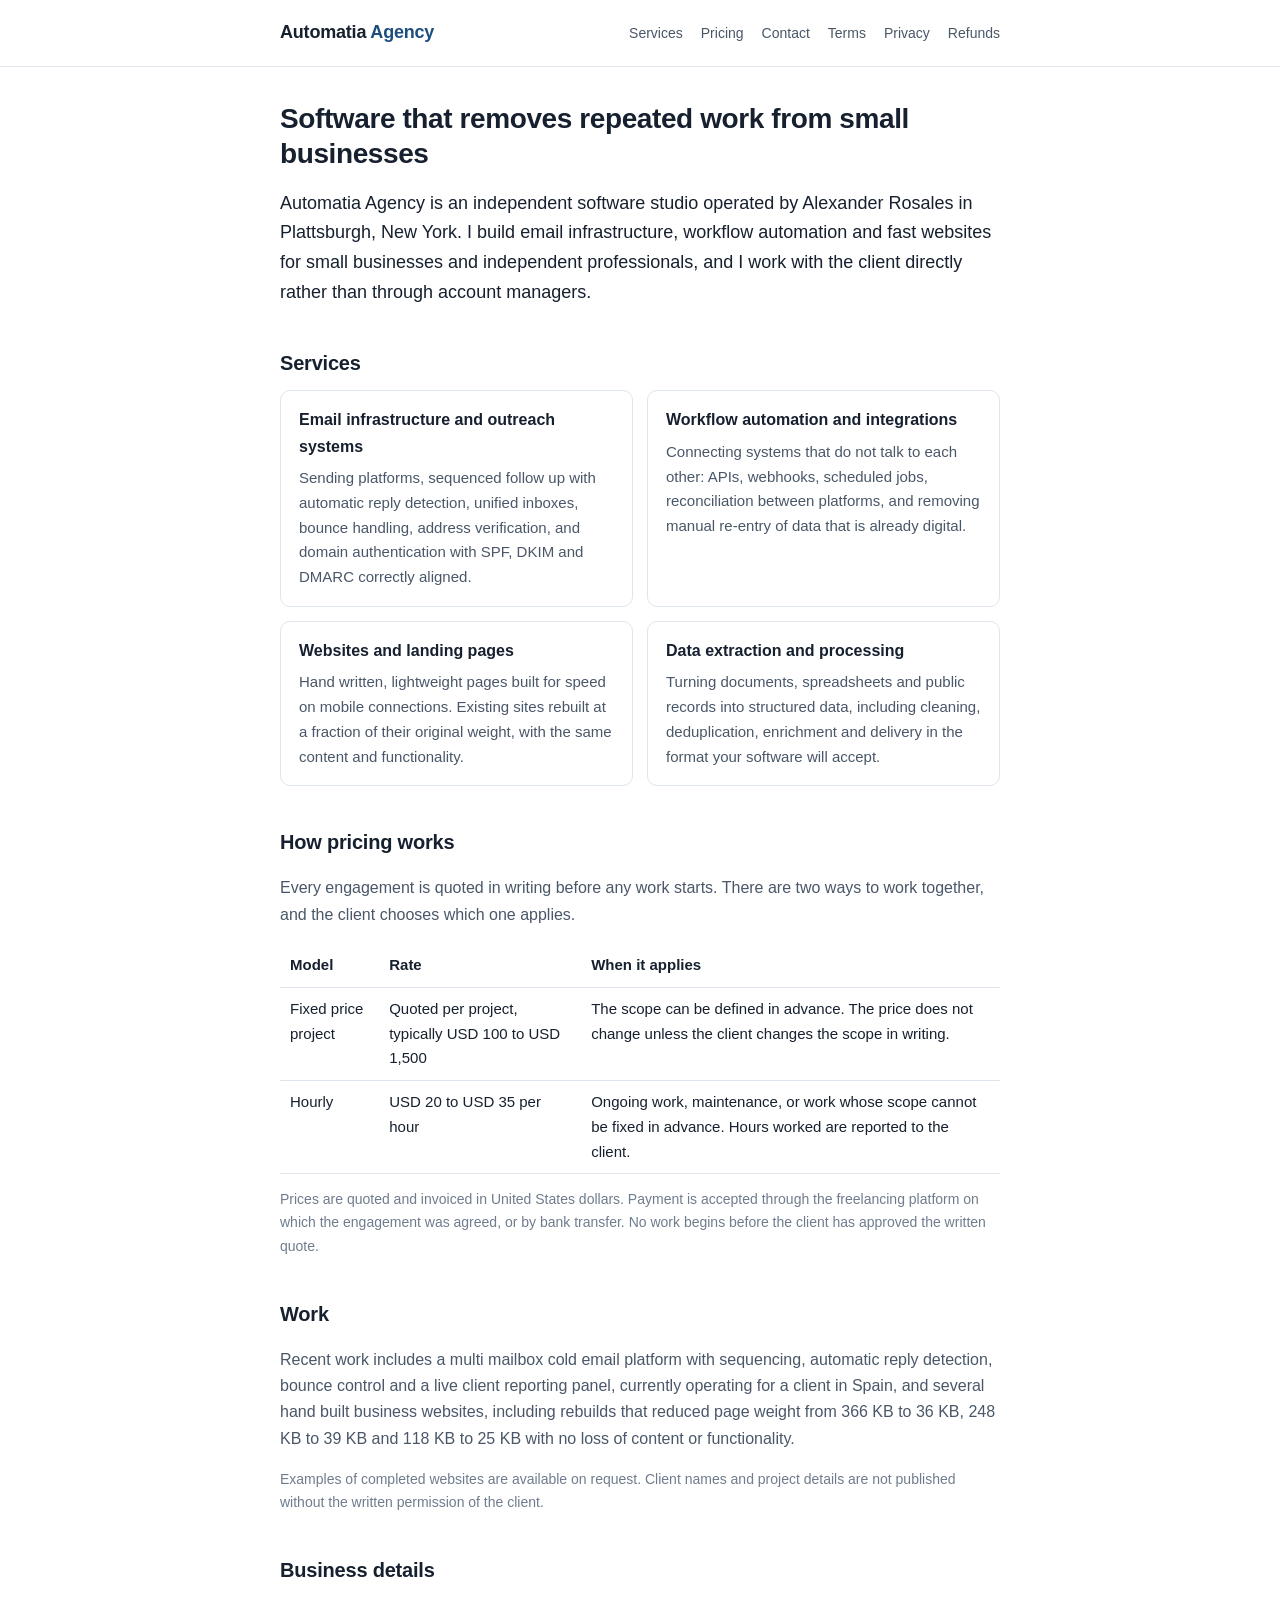
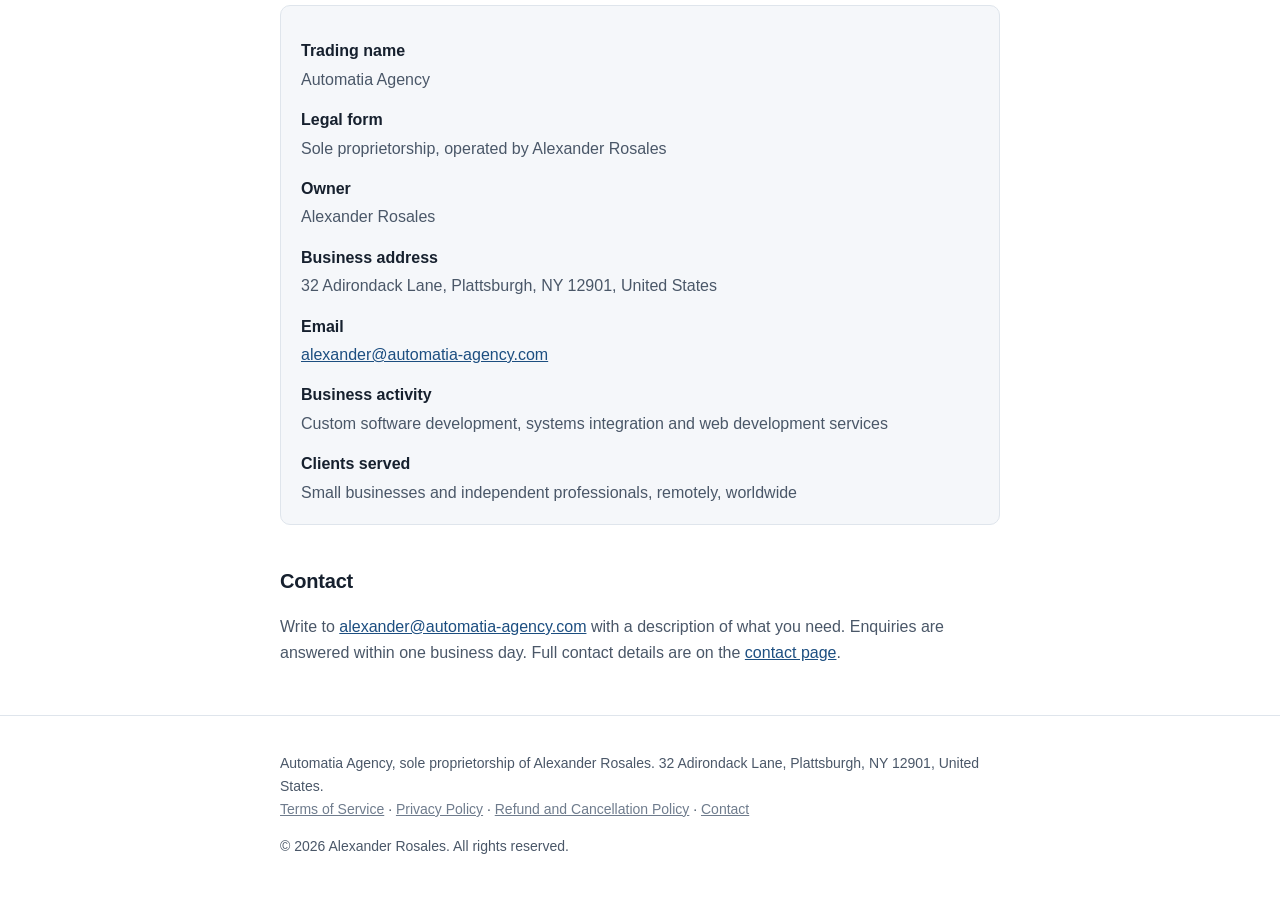
==== index.html @ 5f5cd9ad "Sitio de negocio de Automatia Agency Sitio estatico de cinco paginas para automatia-agency.com, tamb" ====
<!doctype html>
<html lang="en">
<head>
<meta charset="utf-8">
<meta name="viewport" content="width=device-width,initial-scale=1">
<title>Automatia Agency — Email infrastructure, automation and fast websites</title>
<meta name="description" content="Independent software studio run by Alexander Rosales in Plattsburgh, New York. Cold email infrastructure, workflow automation, data extraction and fast, lightweight websites for small businesses.">
<link rel="stylesheet" href="style.css">
</head>
<body>
<header><div class="wrap"><div class="bar">
  <a class="brand" href="/">Automatia<span>&nbsp;Agency</span></a>
  <nav>
    <a href="/#services">Services</a>
    <a href="/#pricing">Pricing</a>
    <a href="/contact.html">Contact</a>
    <a href="/terms.html">Terms</a>
    <a href="/privacy.html">Privacy</a>
    <a href="/refunds.html">Refunds</a>
  </nav>
</div></div></header>

<main class="wrap">

<h1>Software that removes repeated work from small businesses</h1>
<p class="lede">Automatia Agency is an independent software studio operated by Alexander Rosales in
Plattsburgh, New York. I build email infrastructure, workflow automation and fast websites for
small businesses and independent professionals, and I work with the client directly rather than
through account managers.</p>

<h2 id="services">Services</h2>
<div class="grid">
  <div class="svc">
    <h3>Email infrastructure and outreach systems</h3>
    <p>Sending platforms, sequenced follow up with automatic reply detection, unified inboxes,
    bounce handling, address verification, and domain authentication with SPF, DKIM and DMARC
    correctly aligned.</p>
  </div>
  <div class="svc">
    <h3>Workflow automation and integrations</h3>
    <p>Connecting systems that do not talk to each other: APIs, webhooks, scheduled jobs,
    reconciliation between platforms, and removing manual re-entry of data that is already
    digital.</p>
  </div>
  <div class="svc">
    <h3>Websites and landing pages</h3>
    <p>Hand written, lightweight pages built for speed on mobile connections. Existing sites
    rebuilt at a fraction of their original weight, with the same content and functionality.</p>
  </div>
  <div class="svc">
    <h3>Data extraction and processing</h3>
    <p>Turning documents, spreadsheets and public records into structured data, including
    cleaning, deduplication, enrichment and delivery in the format your software will accept.</p>
  </div>
</div>

<h2 id="pricing">How pricing works</h2>
<p>Every engagement is quoted in writing before any work starts. There are two ways to work
together, and the client chooses which one applies.</p>
<table>
  <tr><th>Model</th><th>Rate</th><th>When it applies</th></tr>
  <tr>
    <td>Fixed price project</td>
    <td>Quoted per project, typically USD 100 to USD 1,500</td>
    <td>The scope can be defined in advance. The price does not change unless the client changes
    the scope in writing.</td>
  </tr>
  <tr>
    <td>Hourly</td>
    <td>USD 20 to USD 35 per hour</td>
    <td>Ongoing work, maintenance, or work whose scope cannot be fixed in advance. Hours worked
    are reported to the client.</td>
  </tr>
</table>
<p class="small">Prices are quoted and invoiced in United States dollars. Payment is accepted
through the freelancing platform on which the engagement was agreed, or by bank transfer. No work
begins before the client has approved the written quote.</p>

<h2>Work</h2>
<p>Recent work includes a multi mailbox cold email platform with sequencing, automatic reply
detection, bounce control and a live client reporting panel, currently operating for a client in
Spain, and several hand built business websites, including rebuilds that reduced page weight from
366 KB to 36 KB, 248 KB to 39 KB and 118 KB to 25 KB with no loss of content or functionality.</p>
<p class="small">Examples of completed websites are available on request. Client names and project
details are not published without the written permission of the client.</p>

<h2 id="about">Business details</h2>
<div class="card">
<dl>
  <dt>Trading name</dt><dd>Automatia Agency</dd>
  <dt>Legal form</dt><dd>Sole proprietorship, operated by Alexander Rosales</dd>
  <dt>Owner</dt><dd>Alexander Rosales</dd>
  <dt>Business address</dt><dd>32 Adirondack Lane, Plattsburgh, NY 12901, United States</dd>
  <dt>Email</dt><dd><a href="mailto:alexander@automatia-agency.com">alexander@automatia-agency.com</a></dd>
  <dt>Business activity</dt><dd>Custom software development, systems integration and web
  development services</dd>
  <dt>Clients served</dt><dd>Small businesses and independent professionals, remotely, worldwide</dd>
</dl>
</div>

<h2>Contact</h2>
<p>Write to <a href="mailto:alexander@automatia-agency.com">alexander@automatia-agency.com</a> with
a description of what you need. Enquiries are answered within one business day. Full contact
details are on the <a href="/contact.html">contact page</a>.</p>

</main>

<footer><div class="wrap">
  <p>Automatia Agency, sole proprietorship of Alexander Rosales.
  32 Adirondack Lane, Plattsburgh, NY 12901, United States.<br>
  <a href="/terms.html">Terms of Service</a> &middot;
  <a href="/privacy.html">Privacy Policy</a> &middot;
  <a href="/refunds.html">Refund and Cancellation Policy</a> &middot;
  <a href="/contact.html">Contact</a></p>
  <p>&copy; 2026 Alexander Rosales. All rights reserved.</p>
</div></footer>
</body>
</html>
---- style.css ----
/* Ligero a proposito: sin fuentes externas, sin librerias, sin peticiones a
   terceros. La pagina de un negocio que vende webs rapidas tiene que serlo. */
:root{
  --ink:#16202e; --soft:#4a5768; --muted:#6f7c8d;
  --paper:#ffffff; --wash:#f5f7fa; --line:#dfe5ec; --accent:#1c4e80;
}
*{box-sizing:border-box}
body{margin:0;font:16px/1.65 -apple-system,BlinkMacSystemFont,"Segoe UI",Roboto,Helvetica,Arial,sans-serif;
  color:var(--ink);background:var(--paper);-webkit-text-size-adjust:100%}
.wrap{max-width:760px;margin:0 auto;padding:0 20px}
header{border-bottom:1px solid var(--line);background:var(--paper)}
.bar{display:flex;flex-wrap:wrap;gap:8px 22px;align-items:baseline;padding:18px 0}
.brand{font-weight:700;font-size:18px;letter-spacing:-.2px;color:var(--ink);text-decoration:none}
.brand span{color:var(--accent)}
nav{margin-left:auto;display:flex;flex-wrap:wrap;gap:18px}
nav a{color:var(--soft);text-decoration:none;font-size:14px}
nav a:hover,nav a:focus{color:var(--accent);text-decoration:underline}
h1{font-size:28px;line-height:1.25;letter-spacing:-.4px;margin:34px 0 10px}
h2{font-size:20px;letter-spacing:-.2px;margin:34px 0 10px;padding-top:6px}
h3{font-size:16px;margin:22px 0 6px}
p,li{color:var(--soft)}
.lede{font-size:18px;color:var(--ink)}
a{color:var(--accent)}
.card{background:var(--wash);border:1px solid var(--line);border-radius:10px;padding:18px 20px;margin:18px 0}
.grid{display:grid;gap:14px;grid-template-columns:1fr}
@media(min-width:640px){.grid{grid-template-columns:1fr 1fr}}
.svc{border:1px solid var(--line);border-radius:10px;padding:16px 18px}
.svc h3{margin-top:0}
.svc p{margin:0;font-size:15px}
dl{margin:0}
dt{font-weight:600;color:var(--ink);margin-top:14px}
dd{margin:2px 0 0;color:var(--soft)}
table{border-collapse:collapse;width:100%;font-size:15px;margin:14px 0}
th,td{text-align:left;padding:9px 10px;border-bottom:1px solid var(--line);vertical-align:top}
th{color:var(--ink)}
footer{border-top:1px solid var(--line);margin-top:48px;padding:22px 0 40px;font-size:14px;color:var(--muted)}
footer a{color:var(--muted)}
.small{font-size:14px;color:var(--muted)}
:focus-visible{outline:2px solid var(--accent);outline-offset:2px}
@media(prefers-color-scheme:dark){
  :root{--ink:#e8edf4;--soft:#b6c0cd;--muted:#8b97a6;--paper:#111823;
        --wash:#182231;--line:#2a3648;--accent:#7fb0e6}
}
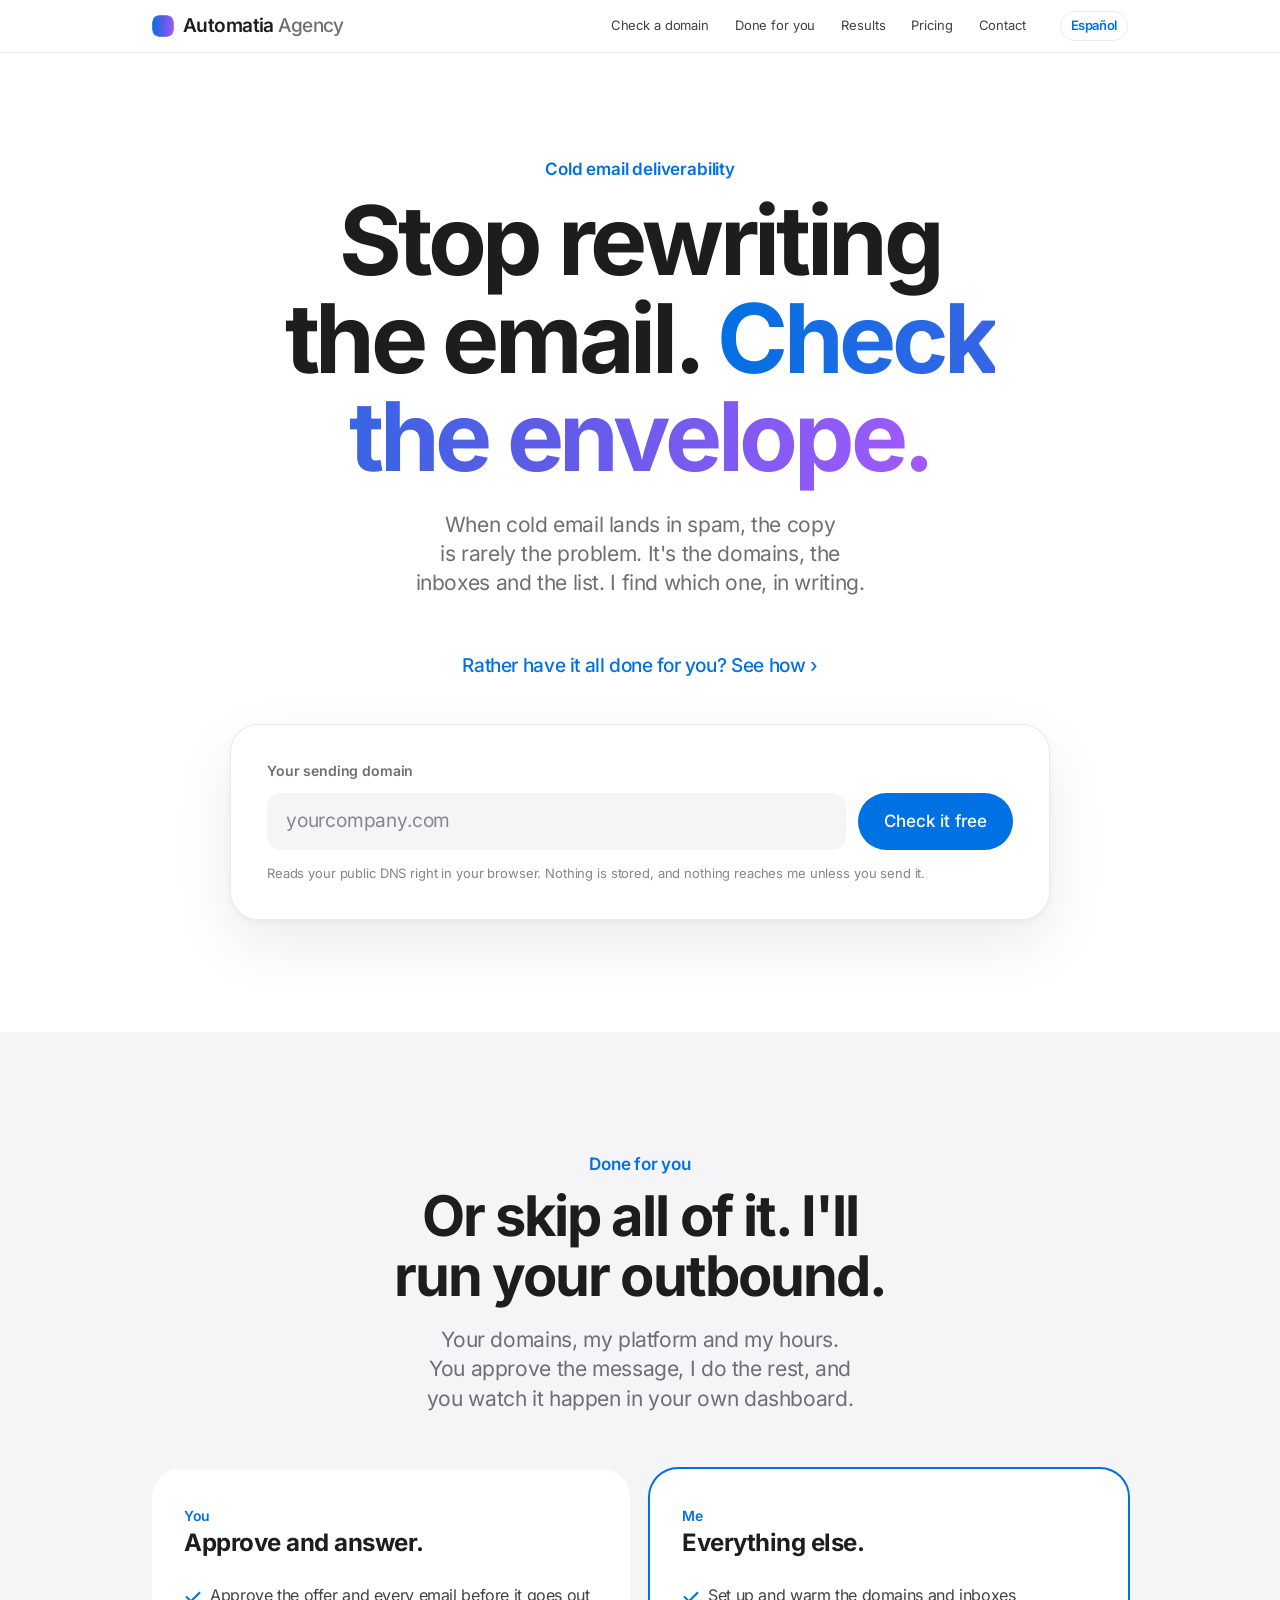
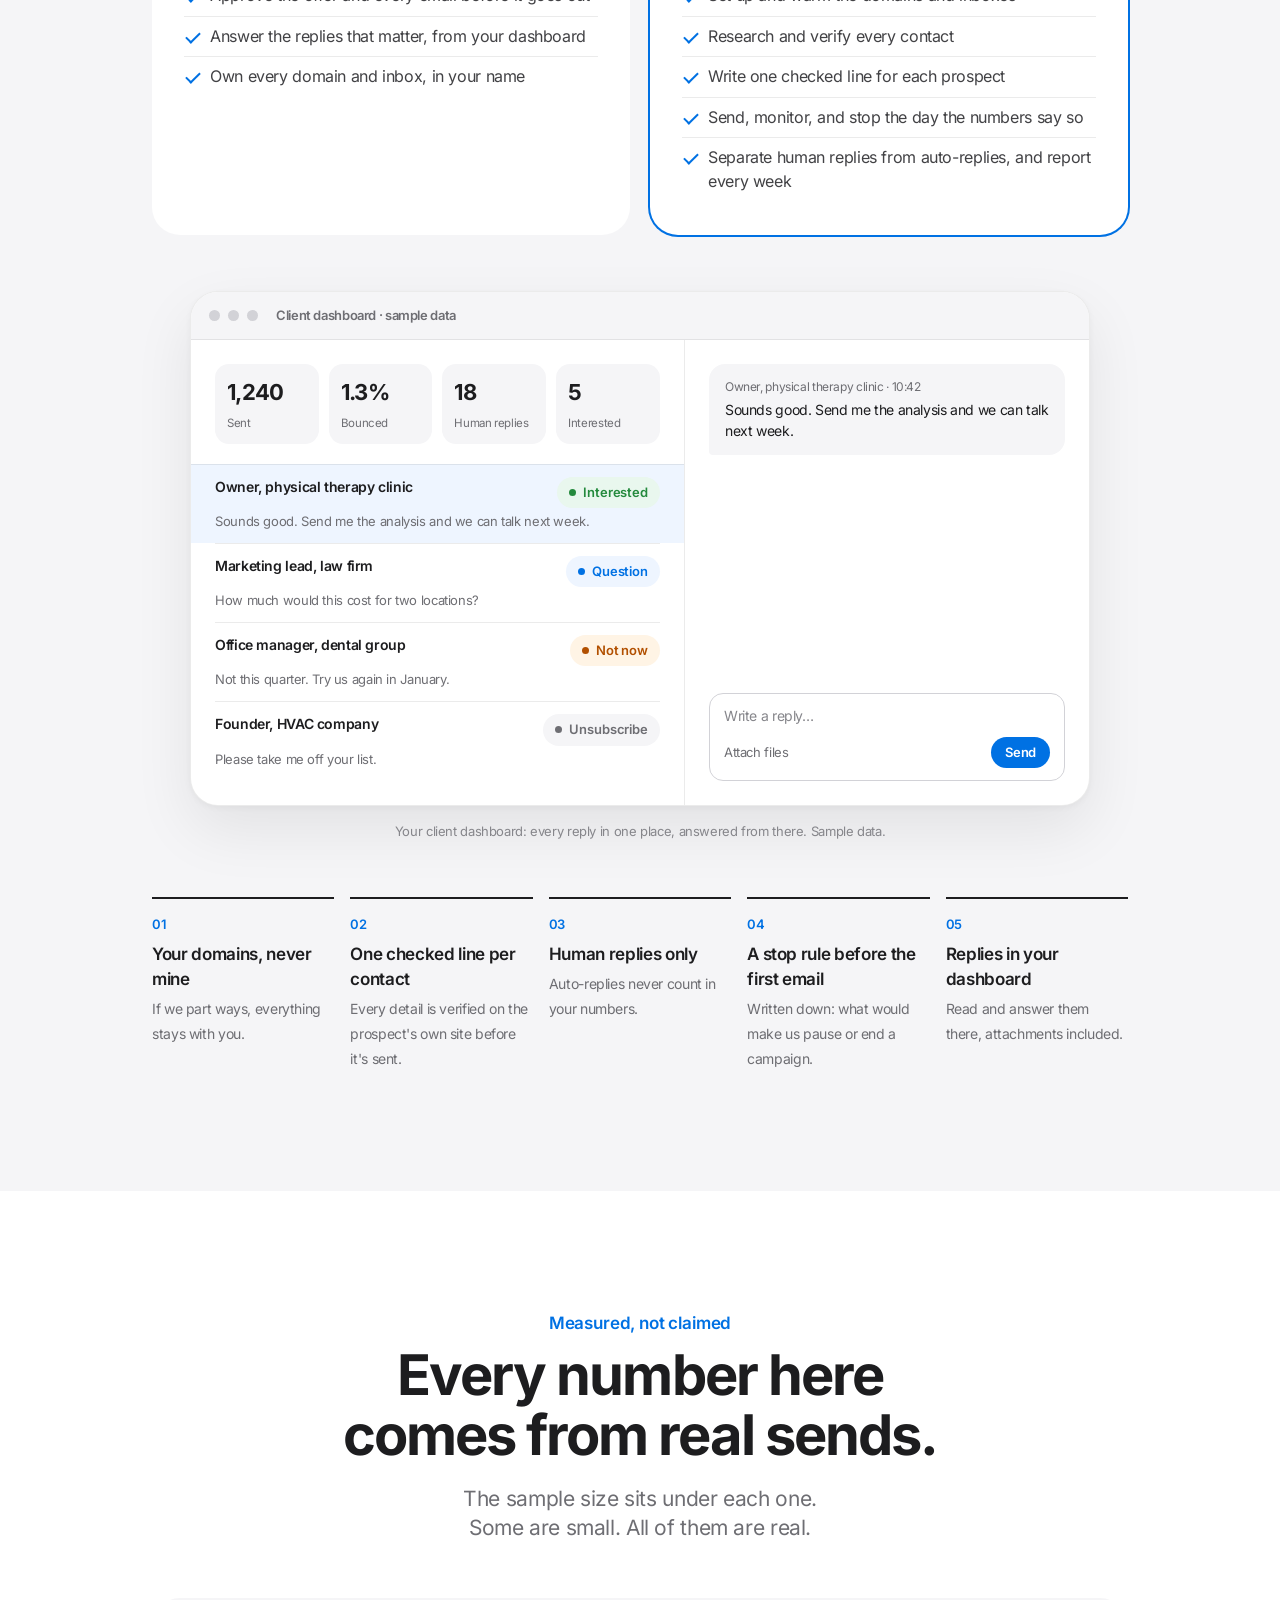
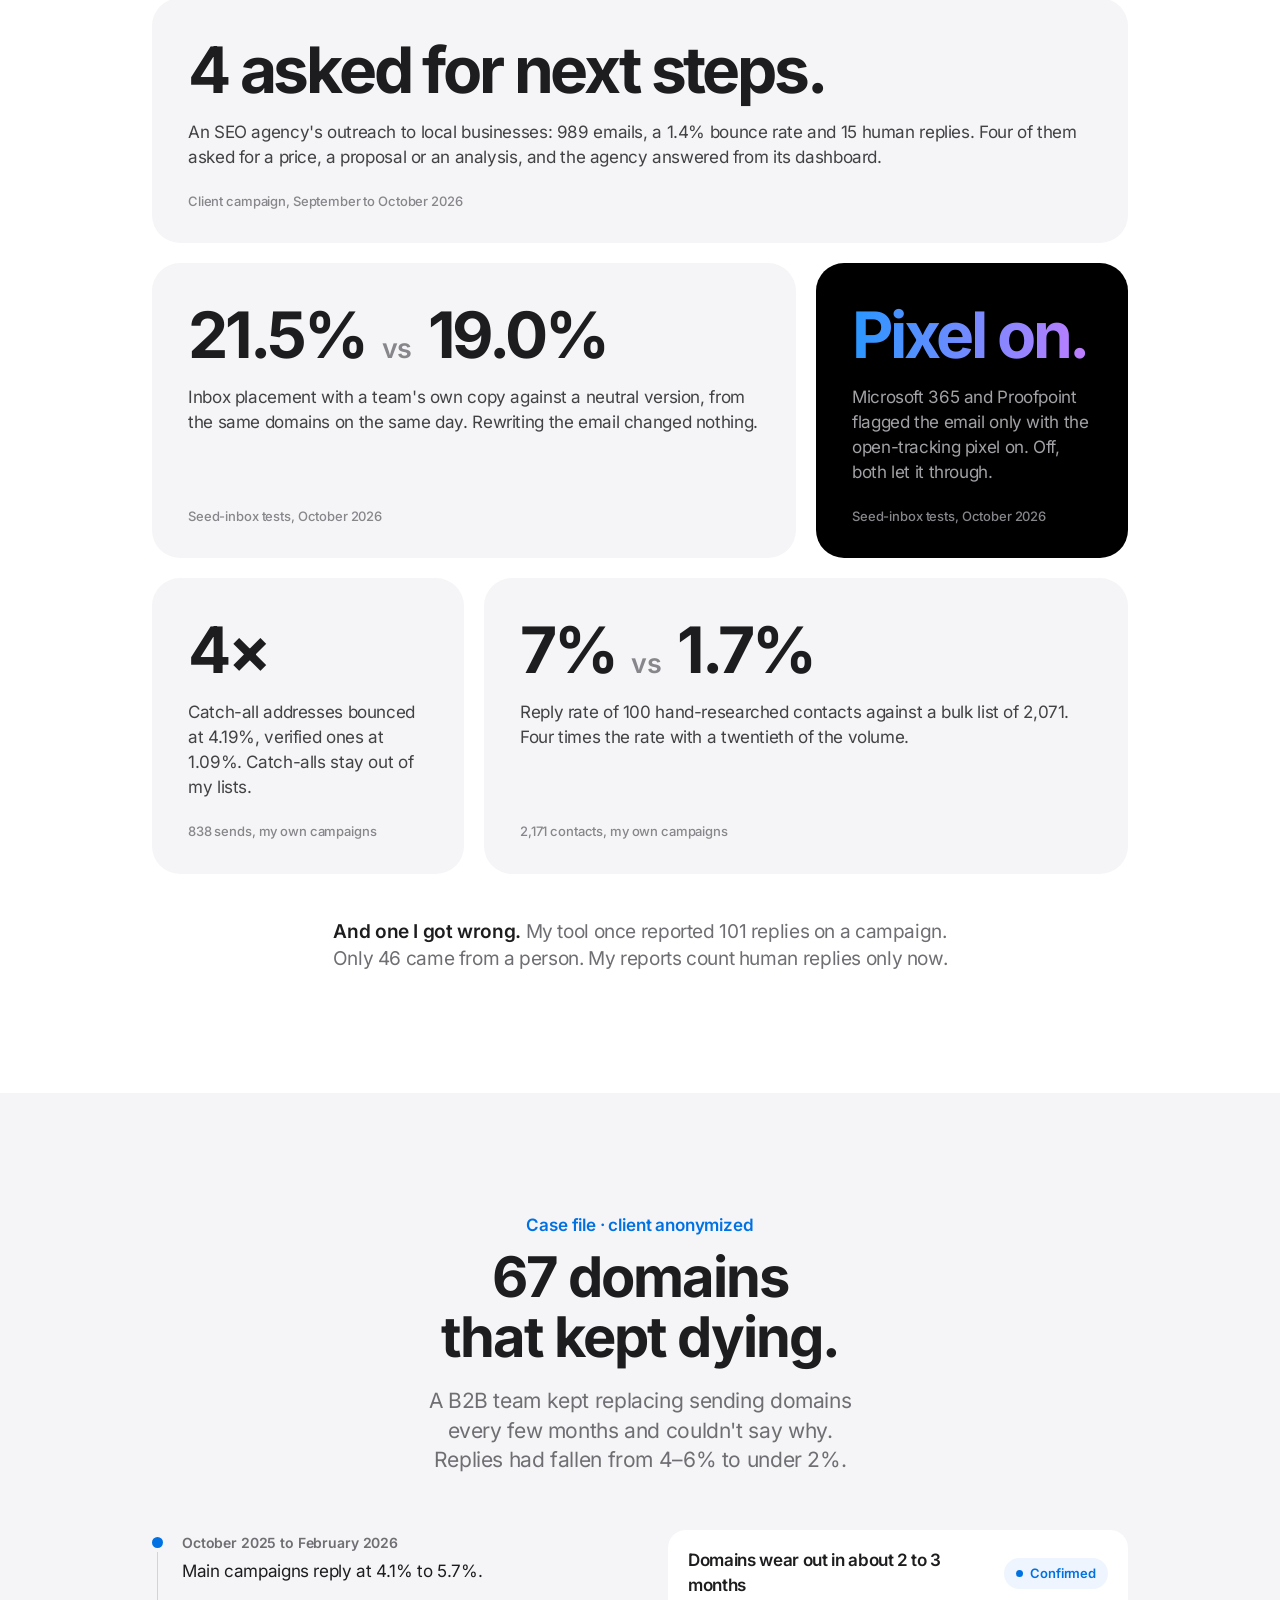
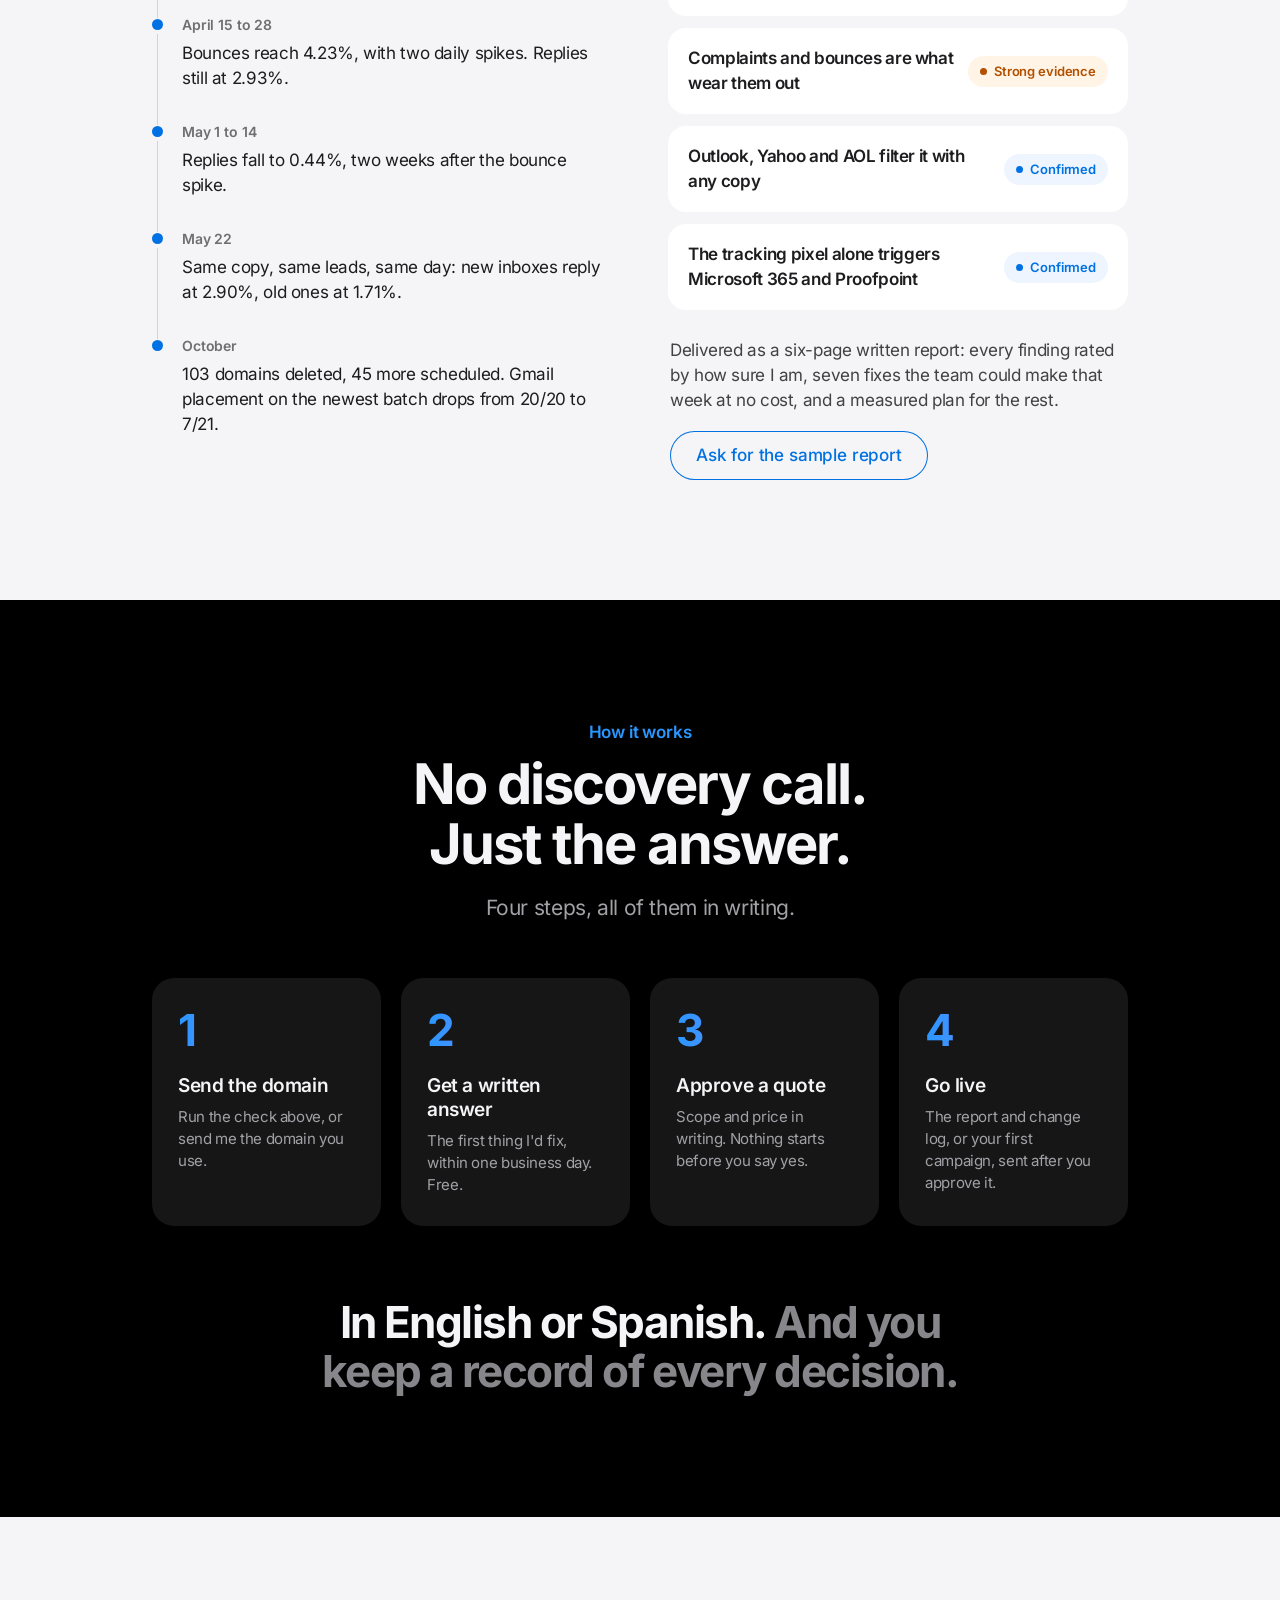
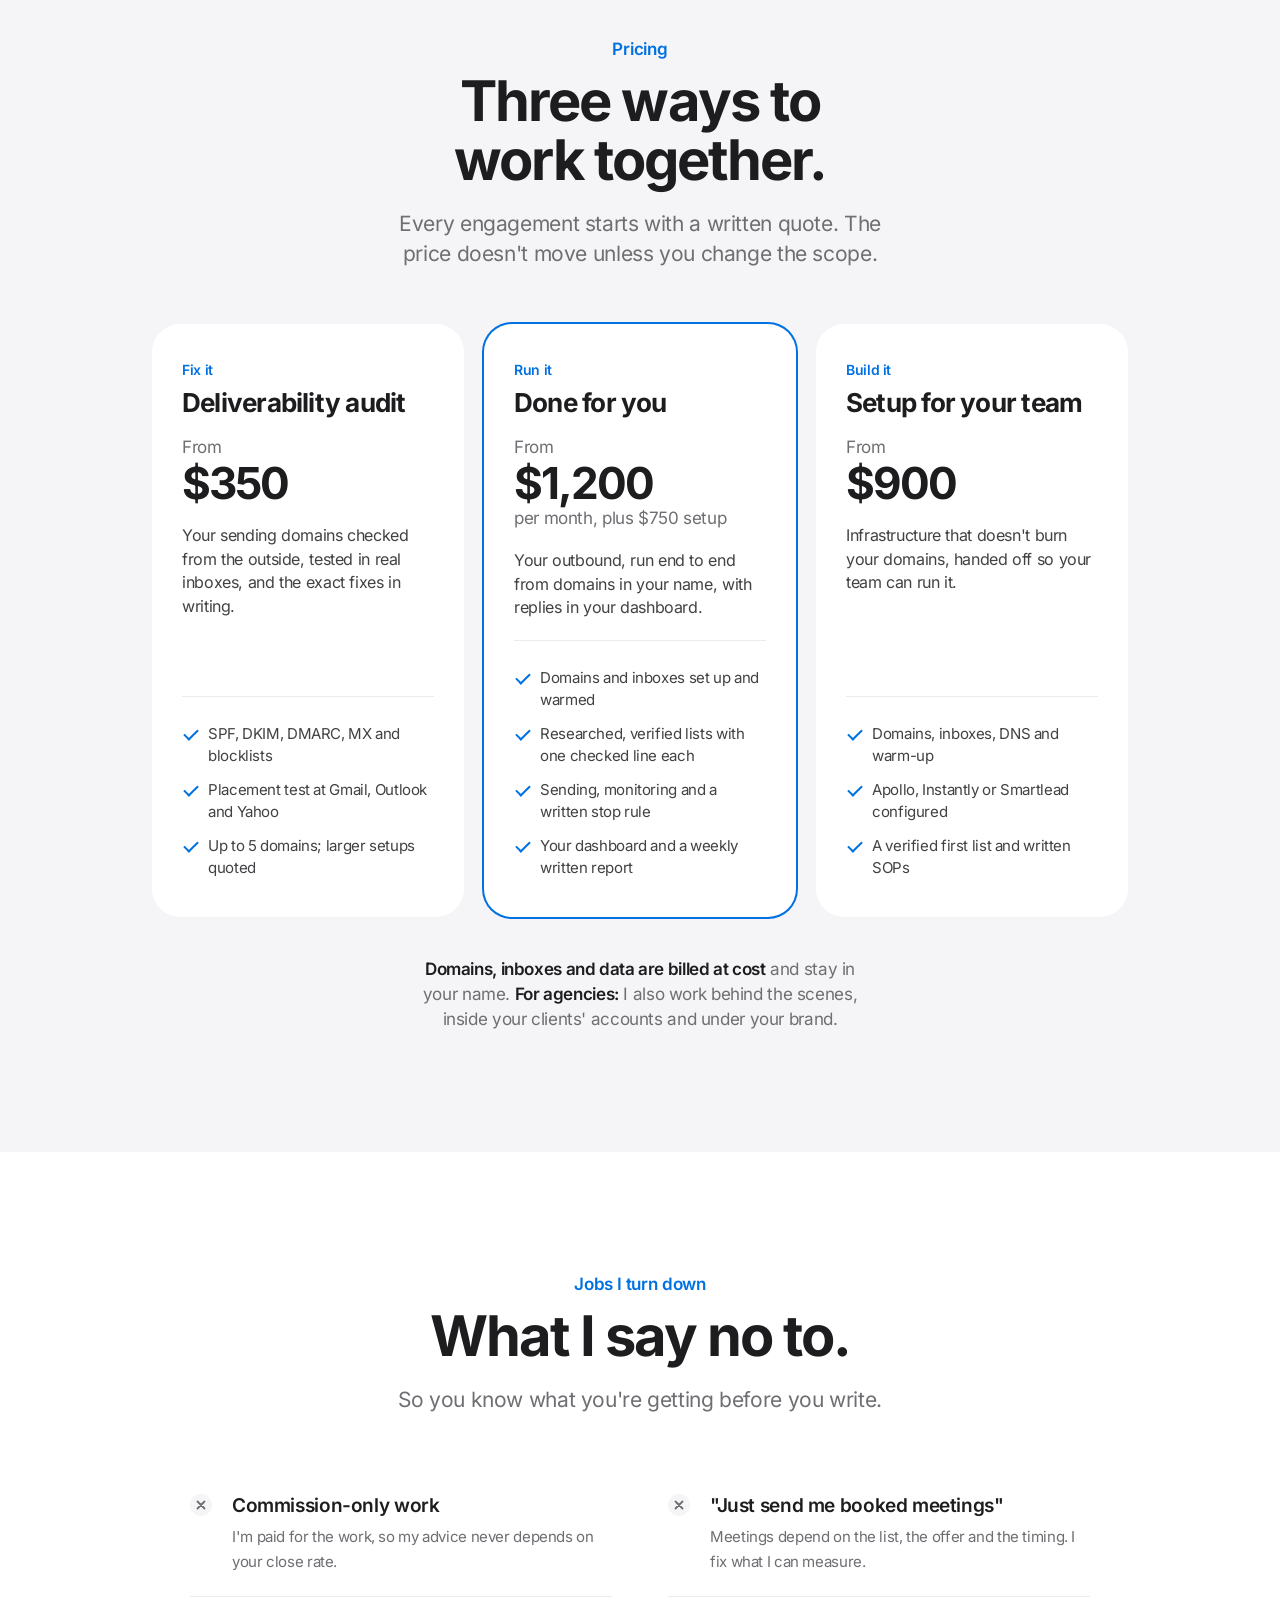
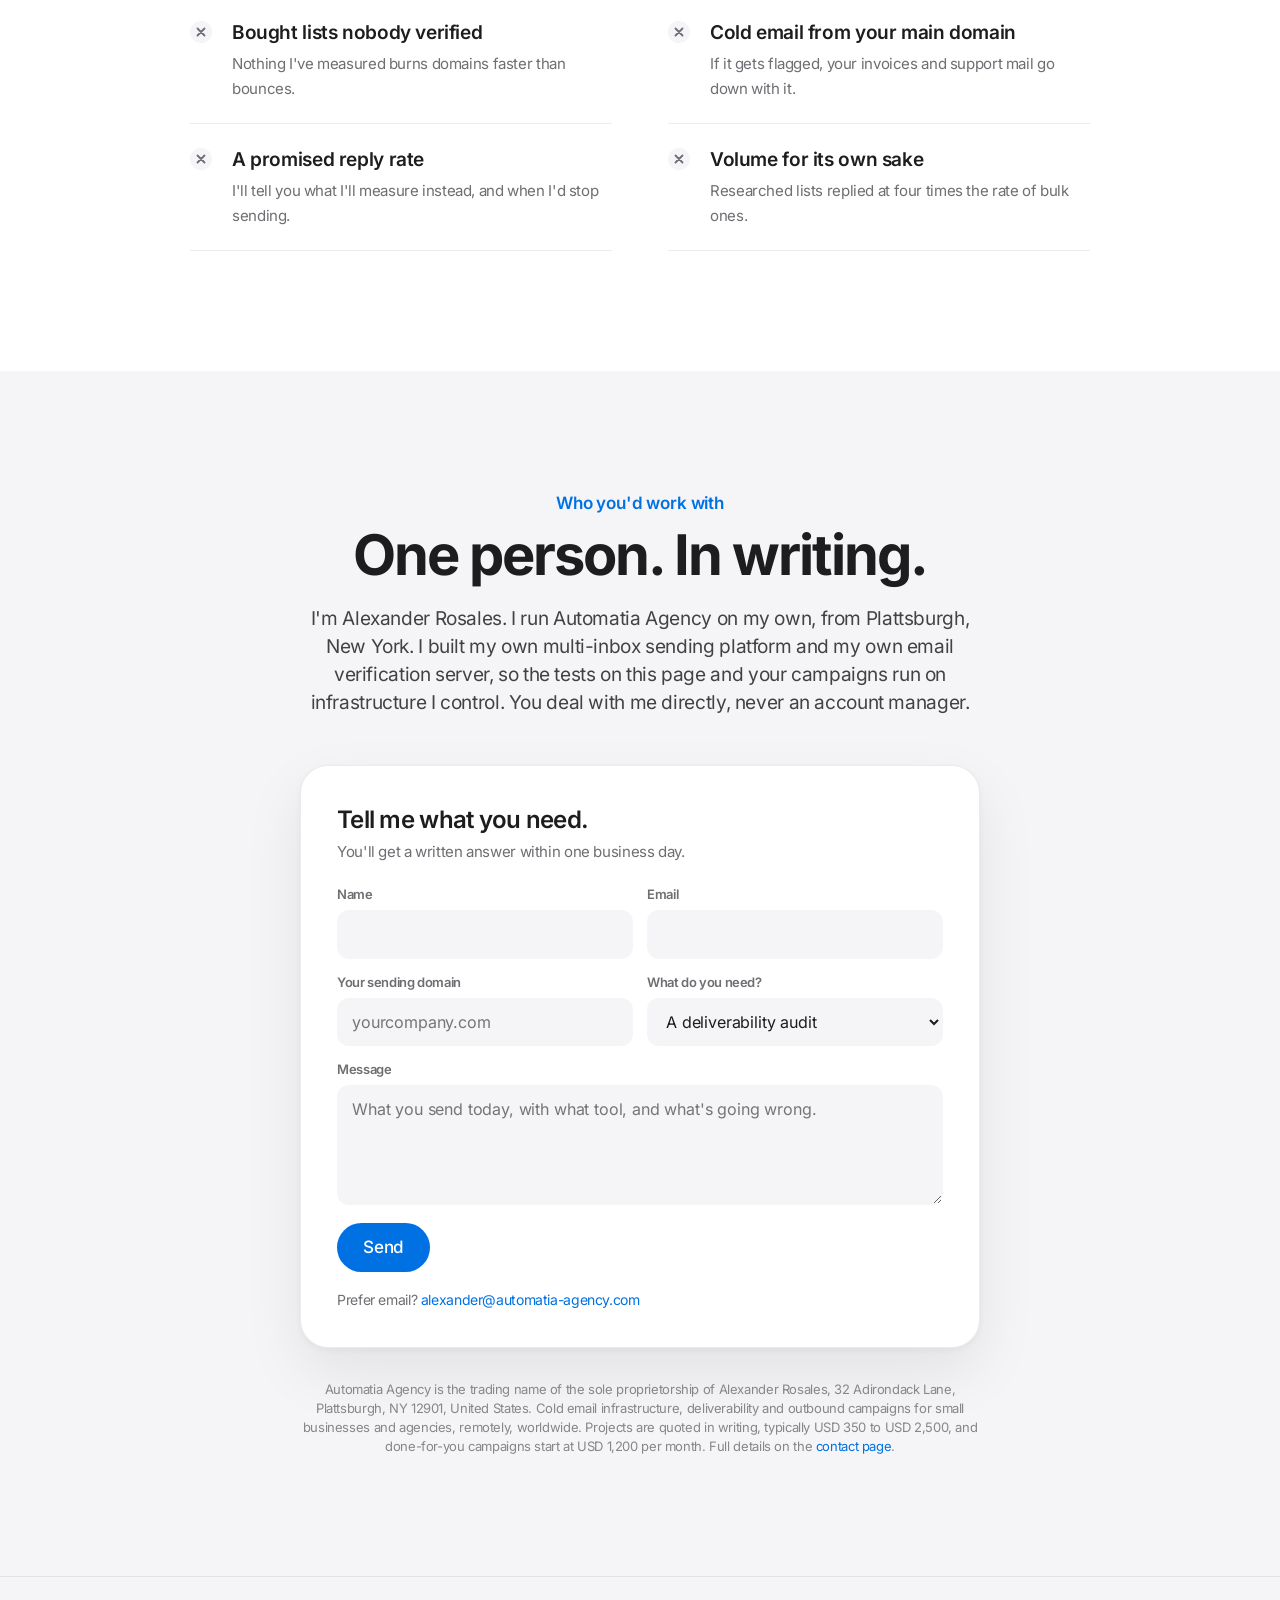
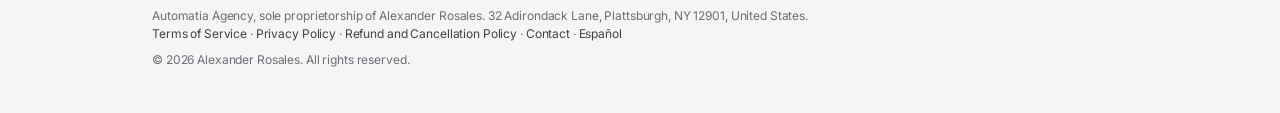
==== commit f5442680: "Web nueva: entregabilidad, campanas hechas por ti, version en espanol y formulario - Portada al esti" ====
--- a/index.html
+++ b/index.html
@@ -3,105 +3,336 @@
 <head>
 <meta charset="utf-8">
 <meta name="viewport" content="width=device-width,initial-scale=1">
-<title>Automatia Agency — Email infrastructure, automation and fast websites</title>
-<meta name="description" content="Independent software studio run by Alexander Rosales in Plattsburgh, New York. Cold email infrastructure, workflow automation, data extraction and fast, lightweight websites for small businesses.">
+<title>Cold email deliverability and done-for-you campaigns | Automatia Agency</title>
+<meta name="description" content="When cold email lands in spam, the copy is rarely the problem. Check your sending domain free, get a written deliverability audit, or have your campaigns run for you from domains in your name.">
+<link rel="canonical" href="https://automatia-agency.com/">
+<link rel="alternate" hreflang="en" href="https://automatia-agency.com/">
+<link rel="alternate" hreflang="es" href="https://automatia-agency.com/es/">
+<link rel="alternate" hreflang="x-default" href="https://automatia-agency.com/">
+<meta property="og:type" content="website">
+<meta property="og:url" content="https://automatia-agency.com/">
+<meta property="og:title" content="Stop rewriting the email. Check the envelope.">
+<meta property="og:description" content="Check your sending domain in 10 seconds. Deliverability audits, cold email setup, and campaigns run for you.">
+<meta property="og:image" content="https://automatia-agency.com/assets/og.png">
+<meta property="og:image:width" content="1200">
+<meta property="og:image:height" content="627">
+<meta name="twitter:card" content="summary_large_image">
+<meta name="theme-color" content="#ffffff" media="(prefers-color-scheme: light)">
+<meta name="theme-color" content="#000000" media="(prefers-color-scheme: dark)">
+<link rel="preload" href="assets/fonts/inter-latin-700-normal.woff2" as="font" type="font/woff2" crossorigin>
 <link rel="stylesheet" href="style.css">
+<script type="application/ld+json">
+{"@context":"https://schema.org","@type":"ProfessionalService","name":"Automatia Agency",
+ "url":"https://automatia-agency.com/","email":"alexander@automatia-agency.com",
+ "description":"Cold email deliverability audits, cold email infrastructure setup and done-for-you outbound campaigns.",
+ "founder":{"@type":"Person","name":"Alexander Rosales"},
+ "address":{"@type":"PostalAddress","streetAddress":"32 Adirondack Lane","addressLocality":"Plattsburgh","addressRegion":"NY","postalCode":"12901","addressCountry":"US"},
+ "areaServed":"Worldwide","knowsLanguage":["en","es"]}
+</script>
 </head>
-<body>
+<body class="home">
+<a class="skip" href="#main">Skip to content</a>
 <header><div class="wrap"><div class="bar">
   <a class="brand" href="/">Automatia<span>&nbsp;Agency</span></a>
-  <nav>
-    <a href="/#services">Services</a>
-    <a href="/#pricing">Pricing</a>
-    <a href="/contact.html">Contact</a>
-    <a href="/terms.html">Terms</a>
-    <a href="/privacy.html">Privacy</a>
-    <a href="/refunds.html">Refunds</a>
+  <nav aria-label="Main">
+    <a href="#check">Check a domain</a>
+    <a href="#done">Done for you</a>
+    <a href="#measured">Results</a>
+    <a href="#pricing">Pricing</a>
+    <a href="#contact">Contact</a>
   </nav>
+  <a class="lang" href="/es/" hreflang="es" lang="es">Español</a>
 </div></div></header>
 
-<main class="wrap">
-
-<h1>Software that removes repeated work from small businesses</h1>
-<p class="lede">Automatia Agency is an independent software studio operated by Alexander Rosales in
-Plattsburgh, New York. I build email infrastructure, workflow automation and fast websites for
-small businesses and independent professionals, and I work with the client directly rather than
-through account managers.</p>
-
-<h2 id="services">Services</h2>
-<div class="grid">
-  <div class="svc">
-    <h3>Email infrastructure and outreach systems</h3>
-    <p>Sending platforms, sequenced follow up with automatic reply detection, unified inboxes,
-    bounce handling, address verification, and domain authentication with SPF, DKIM and DMARC
-    correctly aligned.</p>
-  </div>
-  <div class="svc">
-    <h3>Workflow automation and integrations</h3>
-    <p>Connecting systems that do not talk to each other: APIs, webhooks, scheduled jobs,
-    reconciliation between platforms, and removing manual re-entry of data that is already
-    digital.</p>
-  </div>
-  <div class="svc">
-    <h3>Websites and landing pages</h3>
-    <p>Hand written, lightweight pages built for speed on mobile connections. Existing sites
-    rebuilt at a fraction of their original weight, with the same content and functionality.</p>
-  </div>
-  <div class="svc">
-    <h3>Data extraction and processing</h3>
-    <p>Turning documents, spreadsheets and public records into structured data, including
-    cleaning, deduplication, enrichment and delivery in the format your software will accept.</p>
-  </div>
-</div>
-
-<h2 id="pricing">How pricing works</h2>
-<p>Every engagement is quoted in writing before any work starts. There are two ways to work
-together, and the client chooses which one applies.</p>
-<table>
-  <tr><th>Model</th><th>Rate</th><th>When it applies</th></tr>
-  <tr>
-    <td>Fixed price project</td>
-    <td>Quoted per project, typically USD 100 to USD 1,500</td>
-    <td>The scope can be defined in advance. The price does not change unless the client changes
-    the scope in writing.</td>
-  </tr>
-  <tr>
-    <td>Hourly</td>
-    <td>USD 20 to USD 35 per hour</td>
-    <td>Ongoing work, maintenance, or work whose scope cannot be fixed in advance. Hours worked
-    are reported to the client.</td>
-  </tr>
-</table>
-<p class="small">Prices are quoted and invoiced in United States dollars. Payment is accepted
-through the freelancing platform on which the engagement was agreed, or by bank transfer. No work
-begins before the client has approved the written quote.</p>
-
-<h2>Work</h2>
-<p>Recent work includes a multi mailbox cold email platform with sequencing, automatic reply
-detection, bounce control and a live client reporting panel, currently operating for a client in
-Spain, and several hand built business websites, including rebuilds that reduced page weight from
-366 KB to 36 KB, 248 KB to 39 KB and 118 KB to 25 KB with no loss of content or functionality.</p>
-<p class="small">Examples of completed websites are available on request. Client names and project
-details are not published without the written permission of the client.</p>
-
-<h2 id="about">Business details</h2>
-<div class="card">
-<dl>
-  <dt>Trading name</dt><dd>Automatia Agency</dd>
-  <dt>Legal form</dt><dd>Sole proprietorship, operated by Alexander Rosales</dd>
-  <dt>Owner</dt><dd>Alexander Rosales</dd>
-  <dt>Business address</dt><dd>32 Adirondack Lane, Plattsburgh, NY 12901, United States</dd>
-  <dt>Email</dt><dd><a href="mailto:alexander@automatia-agency.com">alexander@automatia-agency.com</a></dd>
-  <dt>Business activity</dt><dd>Custom software development, systems integration and web
-  development services</dd>
-  <dt>Clients served</dt><dd>Small businesses and independent professionals, remotely, worldwide</dd>
-</dl>
-</div>
-
-<h2>Contact</h2>
-<p>Write to <a href="mailto:alexander@automatia-agency.com">alexander@automatia-agency.com</a> with
-a description of what you need. Enquiries are answered within one business day. Full contact
-details are on the <a href="/contact.html">contact page</a>.</p>
+<main id="main">
+
+<section class="hero" id="check" aria-labelledby="hero-title">
+  <div class="wrap">
+    <span class="eyebrow">Cold email deliverability</span>
+    <h1 id="hero-title">Stop rewriting the email. <span class="grad">Check the envelope.</span></h1>
+    <p class="intro">When cold email lands in spam, the copy is rarely the problem. It's the domains,
+    the inboxes and the list. I find which one, in writing.</p>
+    <a class="hero-alt" href="#done">Rather have it all done for you? See how &rsaquo;</a>
+
+    <div class="checker">
+      <form id="check-form" novalidate>
+        <label class="check-label" for="domain">Your sending domain</label>
+        <div class="check-row">
+          <input id="domain" name="domain" type="text" inputmode="url" autocomplete="off"
+                 spellcheck="false" placeholder="yourcompany.com" aria-describedby="check-note">
+          <button class="btn" id="check-btn" type="submit">Check it free</button>
+        </div>
+        <p class="check-note" id="check-note">Reads your public DNS right in your browser. Nothing is stored, and nothing reaches me unless you send it.</p>
+      </form>
+      <div class="result" id="result" aria-live="polite"></div>
+    </div>
+  </div>
+</section>
+
+<section class="gray center" id="done" aria-labelledby="done-title">
+  <div class="wrap">
+    <span class="eyebrow">Done for you</span>
+    <h2 class="title" id="done-title">Or skip all of it. I'll run your outbound.</h2>
+    <p class="intro">Your domains, my platform and my hours. You approve the message, I do the rest,
+    and you watch it happen in your own dashboard.</p>
+
+    <div class="split">
+      <div class="side reveal">
+        <span class="who">You</span>
+        <h3>Approve and answer.</h3>
+        <ul>
+          <li>Approve the offer and every email before it goes out</li>
+          <li>Answer the replies that matter, from your dashboard</li>
+          <li>Own every domain and inbox, in your name</li>
+        </ul>
+      </div>
+      <div class="side me reveal">
+        <span class="who">Me</span>
+        <h3>Everything else.</h3>
+        <ul>
+          <li>Set up and warm the domains and inboxes</li>
+          <li>Research and verify every contact</li>
+          <li>Write one checked line for each prospect</li>
+          <li>Send, monitor, and stop the day the numbers say so</li>
+          <li>Separate human replies from auto-replies, and report every week</li>
+        </ul>
+      </div>
+    </div>
+
+    <div class="dash reveal" role="img" aria-label="Example of the client dashboard with sample data: campaign totals, a list of replies with labels, and a reply box with file attachments.">
+      <div class="dash-top" aria-hidden="true"><i></i><i></i><i></i><span>Client dashboard &middot; sample data</span></div>
+      <div class="dash-body" aria-hidden="true">
+        <div class="dash-left">
+          <div class="dash-kpis">
+            <div class="kpi"><b>1,240</b><span>Sent</span></div>
+            <div class="kpi"><b>1.3%</b><span>Bounced</span></div>
+            <div class="kpi"><b>18</b><span>Human replies</span></div>
+            <div class="kpi"><b>5</b><span>Interested</span></div>
+          </div>
+          <ul class="inbox">
+            <li class="sel"><b>Owner, physical therapy clinic</b><span class="rubber pass">Interested</span><p>Sounds good. Send me the analysis and we can talk next week.</p></li>
+            <li><b>Marketing lead, law firm</b><span class="rubber ink">Question</span><p>How much would this cost for two locations?</p></li>
+            <li><b>Office manager, dental group</b><span class="rubber warn">Not now</span><p>Not this quarter. Try us again in January.</p></li>
+            <li><b>Founder, HVAC company</b><span class="rubber info">Unsubscribe</span><p>Please take me off your list.</p></li>
+          </ul>
+        </div>
+        <div class="dash-right">
+          <div class="bubble"><small>Owner, physical therapy clinic &middot; 10:42</small>Sounds good. Send me the analysis and we can talk next week.</div>
+          <div class="compose">Write a reply&hellip;
+            <div class="compose-row"><span class="clip">Attach files</span><span class="send">Send</span></div>
+          </div>
+        </div>
+      </div>
+    </div>
+    <p class="dash-cap">Your client dashboard: every reply in one place, answered from there. Sample data.</p>
+
+    <ol class="rules">
+      <li class="reveal"><b>Your domains, never mine</b><span>If we part ways, everything stays with you.</span></li>
+      <li class="reveal"><b>One checked line per contact</b><span>Every detail is verified on the prospect's own site before it's sent.</span></li>
+      <li class="reveal"><b>Human replies only</b><span>Auto-replies never count in your numbers.</span></li>
+      <li class="reveal"><b>A stop rule before the first email</b><span>Written down: what would make us pause or end a campaign.</span></li>
+      <li class="reveal"><b>Replies in your dashboard</b><span>Read and answer them there, attachments included.</span></li>
+    </ol>
+  </div>
+</section>
+
+<section class="center" id="measured" aria-labelledby="measured-title">
+  <div class="wrap">
+    <span class="eyebrow">Measured, not claimed</span>
+    <h2 class="title" id="measured-title">Every number here comes from real sends.</h2>
+    <p class="intro">The sample size sits under each one. Some are small. All of them are real.</p>
+    <div class="bento">
+      <article class="tile full gray-tile reveal">
+        <div class="big">4 asked for next steps.</div>
+        <p>An SEO agency's outreach to local businesses: 989 emails, a 1.4% bounce rate and 15 human
+        replies. Four of them asked for a price, a proposal or an analysis, and the agency answered from
+        its dashboard.</p>
+        <div class="n">Client campaign, September to October 2026</div>
+      </article>
+      <article class="tile wide gray-tile reveal">
+        <div class="big">21.5% <small>vs</small> 19.0%</div>
+        <p>Inbox placement with a team's own copy against a neutral version, from the same domains on
+        the same day. Rewriting the email changed nothing.</p>
+        <div class="n">Seed-inbox tests, October 2026</div>
+      </article>
+      <article class="tile narrow black reveal">
+        <div class="big"><span class="grad">Pixel on.</span></div>
+        <p>Microsoft 365 and Proofpoint flagged the email only with the open-tracking pixel on.
+        Off, both let it through.</p>
+        <div class="n">Seed-inbox tests, October 2026</div>
+      </article>
+      <article class="tile narrow gray-tile reveal">
+        <div class="big">4&times;</div>
+        <p>Catch-all addresses bounced at 4.19%, verified ones at 1.09%. Catch-alls stay out of my
+        lists.</p>
+        <div class="n">838 sends, my own campaigns</div>
+      </article>
+      <article class="tile wide gray-tile reveal">
+        <div class="big">7% <small>vs</small> 1.7%</div>
+        <p>Reply rate of 100 hand-researched contacts against a bulk list of 2,071. Four times the
+        rate with a twentieth of the volume.</p>
+        <div class="n">2,171 contacts, my own campaigns</div>
+      </article>
+    </div>
+    <p class="confession reveal"><b>And one I got wrong.</b> My tool once reported 101 replies on a
+    campaign. Only 46 came from a person. My reports count human replies only now.</p>
+  </div>
+</section>
+
+<section class="gray" id="case" aria-labelledby="case-title">
+  <div class="wrap">
+    <div class="center">
+      <span class="eyebrow">Case file &middot; client anonymized</span>
+      <h2 class="title" id="case-title">67 domains that kept dying.</h2>
+      <p class="intro">A B2B team kept replacing sending domains every few months and couldn't say
+      why. Replies had fallen from 4&ndash;6% to under 2%.</p>
+    </div>
+    <div class="case">
+      <ol class="timeline reveal">
+        <li><span class="d">October 2025 to February 2026</span><p>Main campaigns reply at 4.1% to 5.7%.</p></li>
+        <li><span class="d">April 15 to 28</span><p>Bounces reach 4.23%, with two daily spikes. Replies still at 2.93%.</p></li>
+        <li><span class="d">May 1 to 14</span><p>Replies fall to 0.44%, two weeks after the bounce spike.</p></li>
+        <li><span class="d">May 22</span><p>Same copy, same leads, same day: new inboxes reply at 2.90%, old ones at 1.71%.</p></li>
+        <li><span class="d">October</span><p>103 domains deleted, 45 more scheduled. Gmail placement on the newest batch drops from 20/20 to 7/21.</p></li>
+      </ol>
+      <div class="reveal">
+        <ul class="findings">
+          <li><b>Domains wear out in about 2 to 3 months</b><span class="rubber ink">Confirmed</span></li>
+          <li><b>Complaints and bounces are what wear them out</b><span class="rubber warn">Strong evidence</span></li>
+          <li><b>Outlook, Yahoo and AOL filter it with any copy</b><span class="rubber ink">Confirmed</span></li>
+          <li><b>The tracking pixel alone triggers Microsoft 365 and Proofpoint</b><span class="rubber ink">Confirmed</span></li>
+        </ul>
+        <div class="deliverable">
+          <p>Delivered as a six-page written report: every finding rated by how sure I am, seven fixes
+          the team could make that week at no cost, and a measured plan for the rest.</p>
+          <a class="btn btn-ghost" href="#contact">Ask for the sample report</a>
+        </div>
+      </div>
+    </div>
+  </div>
+</section>
+
+<section class="dark center" id="how" aria-labelledby="how-title">
+  <div class="wrap">
+    <span class="eyebrow">How it works</span>
+    <h2 class="title" id="how-title">No discovery call. Just the answer.</h2>
+    <p class="intro">Four steps, all of them in writing.</p>
+    <ol class="steps">
+      <li class="reveal"><h3>Send the domain</h3><p>Run the check above, or send me the domain you use.</p></li>
+      <li class="reveal"><h3>Get a written answer</h3><p>The first thing I'd fix, within one business day. Free.</p></li>
+      <li class="reveal"><h3>Approve a quote</h3><p>Scope and price in writing. Nothing starts before you say yes.</p></li>
+      <li class="reveal"><h3>Go live</h3><p>The report and change log, or your first campaign, sent after you approve it.</p></li>
+    </ol>
+    <p class="statement reveal">In English or Spanish. <span>And you keep a record of every decision.</span></p>
+  </div>
+</section>
+
+<section class="gray center" id="pricing" aria-labelledby="pricing-title">
+  <div class="wrap">
+    <span class="eyebrow">Pricing</span>
+    <h2 class="title" id="pricing-title">Three ways to work together.</h2>
+    <p class="intro">Every engagement starts with a written quote. The price doesn't move unless you
+    change the scope.</p>
+    <div class="plans">
+      <article class="plan reveal">
+        <span class="kind">Fix it</span>
+        <h3>Deliverability audit</h3>
+        <div class="price">From <b>$350</b></div>
+        <p>Your sending domains checked from the outside, tested in real inboxes, and the exact fixes in writing.</p>
+        <ul>
+          <li>SPF, DKIM, DMARC, MX and blocklists</li>
+          <li>Placement test at Gmail, Outlook and Yahoo</li>
+          <li>Up to 5 domains; larger setups quoted</li>
+        </ul>
+      </article>
+      <article class="plan featured reveal">
+        <span class="kind">Run it</span>
+        <h3>Done for you</h3>
+        <div class="price">From <b>$1,200</b> per month, plus $750 setup</div>
+        <p>Your outbound, run end to end from domains in your name, with replies in your dashboard.</p>
+        <ul>
+          <li>Domains and inboxes set up and warmed</li>
+          <li>Researched, verified lists with one checked line each</li>
+          <li>Sending, monitoring and a written stop rule</li>
+          <li>Your dashboard and a weekly written report</li>
+        </ul>
+      </article>
+      <article class="plan reveal">
+        <span class="kind">Build it</span>
+        <h3>Setup for your team</h3>
+        <div class="price">From <b>$900</b></div>
+        <p>Infrastructure that doesn't burn your domains, handed off so your team can run it.</p>
+        <ul>
+          <li>Domains, inboxes, DNS and warm-up</li>
+          <li>Apollo, Instantly or Smartlead configured</li>
+          <li>A verified first list and written SOPs</li>
+        </ul>
+      </article>
+    </div>
+    <p class="agency-note reveal"><b>Domains, inboxes and data are billed at cost</b> and stay in your
+    name. <b>For agencies:</b> I also work behind the scenes, inside your clients' accounts and under
+    your brand.</p>
+  </div>
+</section>
+
+<section class="center" id="refuse" aria-labelledby="refuse-title">
+  <div class="wrap">
+    <span class="eyebrow">Jobs I turn down</span>
+    <h2 class="title" id="refuse-title">What I say no to.</h2>
+    <p class="intro">So you know what you're getting before you write.</p>
+    <ul class="refuse">
+      <li class="reveal"><div><b>Commission-only work</b><span>I'm paid for the work, so my advice never depends on your close rate.</span></div></li>
+      <li class="reveal"><div><b>"Just send me booked meetings"</b><span>Meetings depend on the list, the offer and the timing. I fix what I can measure.</span></div></li>
+      <li class="reveal"><div><b>Bought lists nobody verified</b><span>Nothing I've measured burns domains faster than bounces.</span></div></li>
+      <li class="reveal"><div><b>Cold email from your main domain</b><span>If it gets flagged, your invoices and support mail go down with it.</span></div></li>
+      <li class="reveal"><div><b>A promised reply rate</b><span>I'll tell you what I'll measure instead, and when I'd stop sending.</span></div></li>
+      <li class="reveal"><div><b>Volume for its own sake</b><span>Researched lists replied at four times the rate of bulk ones.</span></div></li>
+    </ul>
+  </div>
+</section>
+
+<section class="gray" id="contact" aria-labelledby="contact-title">
+  <div class="wrap">
+    <div class="about center reveal">
+      <span class="eyebrow">Who you'd work with</span>
+      <h2 class="title" id="contact-title">One person. In writing.</h2>
+      <p>I'm Alexander Rosales. I run Automatia Agency on my own, from Plattsburgh, New York. I built
+      my own multi-inbox sending platform and my own email verification server, so the tests on this
+      page and your campaigns run on infrastructure I control. You deal with me directly, never an
+      account manager.</p>
+    </div>
+
+    <form class="form-card" id="contact-form" novalidate>
+      <p class="lead">Tell me what you need.</p>
+      <p class="sub">You'll get a written answer within one business day.</p>
+      <div class="fgrid">
+        <div class="field"><label for="f-name">Name</label><input id="f-name" name="name" autocomplete="name" maxlength="100"></div>
+        <div class="field"><label for="f-email">Email</label><input id="f-email" name="email" type="email" autocomplete="email" maxlength="200" required></div>
+        <div class="field"><label for="f-domain">Your sending domain</label><input id="f-domain" name="domain" inputmode="url" maxlength="200" placeholder="yourcompany.com"></div>
+        <div class="field"><label for="f-need">What do you need?</label>
+          <select id="f-need" name="need">
+            <option value="audit">A deliverability audit</option>
+            <option value="done">Campaigns done for me</option>
+            <option value="setup">Setup for my team</option>
+            <option value="other">Not sure yet</option>
+          </select></div>
+        <div class="field full"><label for="f-msg">Message</label><textarea id="f-msg" name="message" maxlength="4000" required placeholder="What you send today, with what tool, and what's going wrong."></textarea></div>
+        <div class="hp" aria-hidden="true"><label for="f-web">Leave this empty</label><input id="f-web" name="website" tabindex="-1" autocomplete="off"></div>
+      </div>
+      <div class="form-foot">
+        <button class="btn" type="submit">Send</button>
+        <span class="f-status" id="f-status" role="status" aria-live="polite"></span>
+      </div>
+      <p class="alt-mail">Prefer email? <a href="mailto:alexander@automatia-agency.com">alexander@automatia-agency.com</a></p>
+    </form>
+
+    <p class="legal-note">Automatia Agency is the trading name of the sole proprietorship of Alexander
+    Rosales, 32 Adirondack Lane, Plattsburgh, NY 12901, United States. Cold email infrastructure,
+    deliverability and outbound campaigns for small businesses and agencies, remotely, worldwide.
+    Projects are quoted in writing, typically USD 350 to USD 2,500, and done-for-you campaigns start at
+    USD 1,200 per month. Full details on the <a href="/contact.html">contact page</a>.</p>
+  </div>
+</section>
 
 </main>
 
@@ -111,8 +342,11 @@
   <a href="/terms.html">Terms of Service</a> &middot;
   <a href="/privacy.html">Privacy Policy</a> &middot;
   <a href="/refunds.html">Refund and Cancellation Policy</a> &middot;
-  <a href="/contact.html">Contact</a></p>
+  <a href="/contact.html">Contact</a> &middot;
+  <a href="/es/" hreflang="es" lang="es">Español</a></p>
   <p>&copy; 2026 Alexander Rosales. All rights reserved.</p>
 </div></footer>
+
+<script src="assets/js/site.js" defer></script>
 </body>
 </html>
--- a/style.css
+++ b/style.css
@@ -1,43 +1,313 @@
-/* Ligero a proposito: sin fuentes externas, sin librerias, sin peticiones a
-   terceros. La pagina de un negocio que vende webs rapidas tiene que serlo. */
+/* Automatia Agency. Linea visual sobria, al estilo de las paginas de producto de Apple:
+   blanco y gris claro, una sola tipografia, un azul de acento y una seccion negra para contraste.
+   Sin peticiones a terceros: Inter vive en /assets/fonts. En Mac se usa la fuente del sistema. */
+
+@font-face{font-family:"Inter";src:url("assets/fonts/inter-latin-400-normal.woff2") format("woff2");font-weight:400;font-display:swap}
+@font-face{font-family:"Inter";src:url("assets/fonts/inter-latin-500-normal.woff2") format("woff2");font-weight:500;font-display:swap}
+@font-face{font-family:"Inter";src:url("assets/fonts/inter-latin-600-normal.woff2") format("woff2");font-weight:600;font-display:swap}
+@font-face{font-family:"Inter";src:url("assets/fonts/inter-latin-700-normal.woff2") format("woff2");font-weight:700;font-display:swap}
+
 :root{
-  --ink:#16202e; --soft:#4a5768; --muted:#6f7c8d;
-  --paper:#ffffff; --wash:#f5f7fa; --line:#dfe5ec; --accent:#1c4e80;
-}
+  --ink:#1d1d1f; --soft:#424245; --muted:#6e6e73; --faint:#86868b;
+  --paper:#ffffff; --wash:#f5f5f7; --line:#d2d2d7; --hair:rgba(0,0,0,.08);
+  --accent:#0071e3; --accent-2:#0077ed; --tint:#eef5ff;
+  --pass:#248a3d; --pass-bg:#e9f7ee; --warn:#b25000; --warn-bg:#fff4e5; --fail:#d70015; --fail-bg:#ffeef0;
+  --grad:linear-gradient(92deg,#0071e3 0%,#5e5ce6 55%,#a259ff 100%);
+  --font:-apple-system,BlinkMacSystemFont,"SF Pro Display","SF Pro Text","Inter","Segoe UI",Roboto,Helvetica,Arial,sans-serif;
+  --mono:ui-monospace,"SF Mono",SFMono-Regular,Menlo,Consolas,monospace;
+  --radius:28px; --shadow:0 2px 6px rgba(0,0,0,.04),0 24px 60px rgba(0,0,0,.08);
+}
+@media (prefers-color-scheme:dark){
+  :root{--ink:#f5f5f7;--soft:#d2d2d7;--muted:#a1a1a6;--faint:#86868b;--paper:#000;--wash:#161617;--line:#424245;--hair:rgba(255,255,255,.12);
+        --accent:#2997ff;--accent-2:#47a6ff;--tint:#0b1a2e;--pass:#30d158;--pass-bg:#0f2a17;--warn:#ff9f0a;--warn-bg:#2b1d05;--fail:#ff453a;--fail-bg:#2e0d0b;
+        --grad:linear-gradient(92deg,#2997ff 0%,#7d7aff 55%,#bf7dff 100%);--shadow:0 0 0 1px rgba(255,255,255,.08)}
+}
+
 *{box-sizing:border-box}
-body{margin:0;font:16px/1.65 -apple-system,BlinkMacSystemFont,"Segoe UI",Roboto,Helvetica,Arial,sans-serif;
-  color:var(--ink);background:var(--paper);-webkit-text-size-adjust:100%}
-.wrap{max-width:760px;margin:0 auto;padding:0 20px}
-header{border-bottom:1px solid var(--line);background:var(--paper)}
-.bar{display:flex;flex-wrap:wrap;gap:8px 22px;align-items:baseline;padding:18px 0}
-.brand{font-weight:700;font-size:18px;letter-spacing:-.2px;color:var(--ink);text-decoration:none}
-.brand span{color:var(--accent)}
-nav{margin-left:auto;display:flex;flex-wrap:wrap;gap:18px}
-nav a{color:var(--soft);text-decoration:none;font-size:14px}
-nav a:hover,nav a:focus{color:var(--accent);text-decoration:underline}
-h1{font-size:28px;line-height:1.25;letter-spacing:-.4px;margin:34px 0 10px}
-h2{font-size:20px;letter-spacing:-.2px;margin:34px 0 10px;padding-top:6px}
-h3{font-size:16px;margin:22px 0 6px}
+html{scroll-behavior:smooth}
+body{margin:0;font:17px/1.47 var(--font);letter-spacing:-.022em;color:var(--ink);background:var(--paper);-webkit-font-smoothing:antialiased;-webkit-text-size-adjust:100%}
+a{color:var(--accent);text-decoration:none}
+a:hover{text-decoration:underline}
+:focus-visible{outline:3px solid var(--accent);outline-offset:3px;border-radius:8px}
+.wrap{max-width:1024px;margin:0 auto;padding:0 24px}
+.skip{position:absolute;left:-999px;top:8px;background:var(--ink);color:var(--paper);padding:8px 12px;z-index:99;border-radius:8px}
+.skip:focus{left:8px}
+
+/* Barra superior translucida, compartida con las paginas legales */
+header{position:sticky;top:0;z-index:50;background:color-mix(in srgb,var(--paper) 78%,transparent);backdrop-filter:saturate(180%) blur(20px);-webkit-backdrop-filter:saturate(180%) blur(20px);border-bottom:1px solid var(--hair)}
+.bar{display:flex;flex-wrap:wrap;gap:6px 28px;align-items:center;min-height:52px;padding:6px 0}
+.brand{font-weight:600;font-size:19px;letter-spacing:-.03em;color:var(--ink);display:flex;align-items:center}
+.brand:hover{text-decoration:none}
+.brand span{color:var(--muted);font-weight:500}
+.brand::before{content:"";width:22px;height:22px;margin-right:9px;border-radius:7px;background:var(--grad);
+  -webkit-mask:url("data:image/svg+xml,%3Csvg xmlns='http://www.w3.org/2000/svg' viewBox='0 0 22 22'%3E%3Crect width='22' height='22' rx='7'/%3E%3C/svg%3E") center/contain;
+  box-shadow:inset 0 0 0 1px rgba(255,255,255,.2)}
+nav{margin-left:auto;display:flex;flex-wrap:wrap;gap:4px 26px}
+nav a{color:var(--soft);font-size:13px;letter-spacing:-.01em}
+nav a:hover{color:var(--ink);text-decoration:none}
+
+/* Tipografia general (tambien la usan las paginas legales) */
+h1,h2,h3,h4{color:var(--ink);font-weight:700;letter-spacing:-.03em}
+h1{font-size:40px;line-height:1.1;margin:44px 0 14px}
+h2{font-size:28px;line-height:1.15;margin:40px 0 10px}
+h3{font-size:19px;line-height:1.25;font-weight:600;margin:24px 0 6px;letter-spacing:-.02em}
 p,li{color:var(--soft)}
-.lede{font-size:18px;color:var(--ink)}
-a{color:var(--accent)}
-.card{background:var(--wash);border:1px solid var(--line);border-radius:10px;padding:18px 20px;margin:18px 0}
-.grid{display:grid;gap:14px;grid-template-columns:1fr}
-@media(min-width:640px){.grid{grid-template-columns:1fr 1fr}}
-.svc{border:1px solid var(--line);border-radius:10px;padding:16px 18px}
-.svc h3{margin-top:0}
-.svc p{margin:0;font-size:15px}
+.lede{font-size:21px;line-height:1.38;color:var(--ink)}
+.small{font-size:14px;color:var(--muted);letter-spacing:-.01em}
+.card{background:var(--wash);border-radius:18px;padding:22px 24px;margin:20px 0}
 dl{margin:0}
 dt{font-weight:600;color:var(--ink);margin-top:14px}
 dd{margin:2px 0 0;color:var(--soft)}
 table{border-collapse:collapse;width:100%;font-size:15px;margin:14px 0}
-th,td{text-align:left;padding:9px 10px;border-bottom:1px solid var(--line);vertical-align:top}
+th,td{text-align:left;padding:10px 10px;border-bottom:1px solid var(--line);vertical-align:top}
 th{color:var(--ink)}
-footer{border-top:1px solid var(--line);margin-top:48px;padding:22px 0 40px;font-size:14px;color:var(--muted)}
-footer a{color:var(--muted)}
-.small{font-size:14px;color:var(--muted)}
-:focus-visible{outline:2px solid var(--accent);outline-offset:2px}
-@media(prefers-color-scheme:dark){
-  :root{--ink:#e8edf4;--soft:#b6c0cd;--muted:#8b97a6;--paper:#111823;
-        --wash:#182231;--line:#2a3648;--accent:#7fb0e6}
-}
+main.wrap{max-width:760px;padding-bottom:40px}
+.home main{max-width:none;padding:0}
+
+/* Secciones de la portada */
+section{padding:120px 0}
+.gray{background:var(--wash)}
+.center{text-align:center}
+.eyebrow{display:block;font-size:17px;font-weight:600;color:var(--accent);letter-spacing:-.01em;margin:0 0 10px}
+.title{font-size:clamp(36px,5.2vw,56px);line-height:1.07;margin:0 auto 18px;max-width:18ch;letter-spacing:-.035em}
+.intro{font-size:clamp(19px,1.8vw,21px);line-height:1.4;color:var(--muted);max-width:40ch;margin:0 auto 56px}
+.title,.intro,.hero h1,.statement,.confession,.agency-note{text-wrap:balance}
+.grad{background:var(--grad);-webkit-background-clip:text;background-clip:text;color:transparent}
+
+/* Portada */
+.hero{padding:104px 0 112px;text-align:center}
+.hero h1{font-size:clamp(46px,8vw,96px);line-height:1.02;letter-spacing:-.045em;margin:0 auto 24px;max-width:12ch}
+.hero .intro{max-width:36ch;margin-bottom:56px}
+
+/* El comprobador, presentado como el producto */
+.checker{max-width:820px;margin:0 auto;background:var(--paper);border-radius:var(--radius);box-shadow:var(--shadow);padding:36px;text-align:left;border:1px solid var(--hair)}
+.check-label{display:block;font-size:14px;font-weight:600;color:var(--muted);margin:0 0 12px;letter-spacing:-.01em}
+.check-row{display:flex;gap:12px;flex-wrap:wrap}
+.check-row input{flex:1 1 280px;min-width:0;font:400 19px/1.2 var(--font);letter-spacing:-.01em;color:var(--ink);background:var(--wash);border:1px solid transparent;border-radius:14px;padding:16px 18px}
+.check-row input::placeholder{color:var(--faint)}
+.check-row input:focus{outline:none;border-color:var(--accent);box-shadow:0 0 0 4px color-mix(in srgb,var(--accent) 22%,transparent);background:var(--paper)}
+.btn{font:500 17px/1 var(--font);letter-spacing:-.01em;border:0;border-radius:980px;padding:16px 26px;cursor:pointer;background:var(--accent);color:#fff;display:inline-flex;align-items:center;justify-content:center;gap:6px;text-decoration:none;transition:background .2s ease}
+.btn:hover{background:var(--accent-2);text-decoration:none}
+.btn[disabled]{opacity:.55;cursor:progress}
+.btn-ghost{background:transparent;color:var(--accent);box-shadow:inset 0 0 0 1px var(--accent)}
+.btn-ghost:hover{background:var(--tint)}
+.check-note{font-size:13px;color:var(--faint);margin:14px 0 0;letter-spacing:-.01em}
+
+/* Resultado del comprobador */
+.result{margin-top:28px;display:none}
+.result.on{display:block;animation:rise .45s ease}
+@keyframes rise{from{opacity:0;transform:translateY(8px)}to{opacity:1;transform:none}}
+.headers{font:400 14px/1.8 var(--mono);letter-spacing:0;background:var(--wash);border-radius:16px;padding:18px 20px;overflow-x:auto;white-space:pre;color:var(--ink)}
+.headers .k{color:var(--faint)}
+.checks{list-style:none;margin:8px 0 0;padding:0}
+.checks li{display:grid;grid-template-columns:128px 1fr;gap:18px;align-items:start;padding:18px 0;border-bottom:1px solid var(--hair)}
+.checks li:last-child{border-bottom:0}
+.checks h4{margin:0 0 3px;font-size:17px;font-weight:600;letter-spacing:-.02em}
+.checks p{margin:0;font-size:15px;color:var(--muted)}
+.rubber{display:inline-flex;align-items:center;gap:7px;font-size:13px;font-weight:600;letter-spacing:-.01em;padding:6px 12px;border-radius:980px;white-space:nowrap}
+.rubber::before{content:"";width:7px;height:7px;border-radius:50%;background:currentColor}
+.rubber.pass{color:var(--pass);background:var(--pass-bg)} .rubber.warn{color:var(--warn);background:var(--warn-bg)}
+.rubber.fail{color:var(--fail);background:var(--fail-bg)} .rubber.info{color:var(--muted);background:var(--wash)}
+.rubber.ink{color:var(--accent);background:var(--tint)}
+.first-fix{margin-top:22px;background:var(--tint);border-radius:18px;padding:20px 22px}
+.first-fix .tag{display:block;font-size:13px;font-weight:600;color:var(--accent);margin-bottom:6px}
+.first-fix p{margin:0;color:var(--ink);font-size:17px}
+.result-actions{display:flex;flex-wrap:wrap;gap:12px;margin-top:22px}
+.limits{font-size:13px;color:var(--faint);margin-top:16px}
+.err{color:var(--fail);font-size:15px;margin-top:16px}
+
+/* Medido, no prometido: rejilla de tarjetas */
+.bento{display:grid;grid-template-columns:repeat(6,1fr);gap:20px;text-align:left}
+.tile{grid-column:span 3;background:var(--paper);border-radius:var(--radius);padding:40px 36px 32px;display:flex;flex-direction:column}
+.tile.wide{grid-column:span 4}
+.tile.narrow{grid-column:span 2}
+.tile .big{font-size:clamp(44px,5vw,64px);font-weight:700;letter-spacing:-.05em;line-height:1;color:var(--ink)}
+.tile .big small{font-size:.42em;font-weight:600;color:var(--faint);letter-spacing:-.02em;margin:0 .15em}
+.tile p{margin:18px 0 0;font-size:17px;color:var(--soft);flex:1}
+.tile .n{margin-top:22px;font-size:13px;font-weight:500;color:var(--faint);letter-spacing:-.01em}
+.tile.black{background:#000;color:#f5f5f7}
+.tile.black .big{color:#f5f5f7}
+.tile.black p{color:#a1a1a6}
+.tile.black .n{color:#86868b}
+.tile.black .grad{background:linear-gradient(92deg,#2997ff,#bf7dff);-webkit-background-clip:text;background-clip:text;color:transparent}
+.tile.full{grid-column:span 6}
+.tile.gray-tile{background:var(--wash)}
+.gray .side{background:var(--paper)}
+.gray .findings li{background:var(--paper)}
+.confession{max-width:52ch;margin:44px auto 0;font-size:19px;color:var(--muted)}
+.confession b{color:var(--ink);font-weight:600}
+
+/* Expediente del caso */
+.case{display:grid;grid-template-columns:1fr 1fr;gap:56px;align-items:start;text-align:left}
+.timeline{list-style:none;margin:0;padding:0}
+.timeline li{position:relative;padding:0 0 28px 30px}
+.timeline li::before{content:"";position:absolute;left:5px;top:22px;bottom:-6px;width:1px;background:var(--line)}
+.timeline li:last-child::before{display:none}
+.timeline li::after{content:"";position:absolute;left:0;top:7px;width:11px;height:11px;border-radius:50%;background:var(--accent)}
+.timeline .d{font-size:14px;font-weight:600;color:var(--muted);letter-spacing:-.01em}
+.timeline p{margin:4px 0 0;color:var(--ink);font-size:17px}
+.findings{list-style:none;margin:0;padding:0;display:grid;gap:12px}
+.findings li{background:var(--wash);border-radius:18px;padding:18px 20px;display:grid;grid-template-columns:1fr auto;gap:14px;align-items:center}
+.findings b{font-size:17px;font-weight:600;color:var(--ink);letter-spacing:-.02em}
+.deliverable{margin-top:24px;padding:4px 2px 0}
+.deliverable p{margin:0 0 18px;color:var(--soft)}
+
+/* Seccion negra: como se trabaja */
+.dark{background:#000;color:#f5f5f7}
+.dark .title{color:#f5f5f7}
+.dark .eyebrow{color:#2997ff}
+.dark .intro{color:#a1a1a6}
+.steps{list-style:none;margin:0;padding:0;display:grid;grid-template-columns:repeat(4,1fr);gap:20px;counter-reset:s;text-align:left}
+.steps li{counter-increment:s;background:#161617;border-radius:22px;padding:30px 26px}
+.steps li::before{content:counter(s);display:block;font-size:44px;font-weight:700;letter-spacing:-.04em;line-height:1;margin-bottom:22px;
+  background:linear-gradient(92deg,#2997ff,#bf7dff);-webkit-background-clip:text;background-clip:text;color:transparent}
+.steps h3{color:#f5f5f7;margin:0 0 8px}
+.steps p{margin:0;font-size:15px;color:#a1a1a6}
+.statement{max-width:24ch;margin:72px auto 0;font-size:clamp(28px,3.6vw,44px);line-height:1.12;font-weight:700;letter-spacing:-.035em;color:#f5f5f7}
+.statement span{color:#86868b}
+
+/* Precios */
+.plans{display:grid;grid-template-columns:repeat(3,1fr);gap:20px;text-align:left}
+.plan{background:var(--paper);border-radius:var(--radius);padding:36px 30px 32px;display:flex;flex-direction:column}
+.plan .kind{font-size:14px;font-weight:600;color:var(--accent)}
+.plan h3{font-size:26px;font-weight:700;letter-spacing:-.03em;margin:6px 0 16px}
+.plan .price{font-size:17px;color:var(--muted);margin:0 0 18px}
+.plan .price b{display:block;font-size:44px;font-weight:700;letter-spacing:-.045em;line-height:1.05;color:var(--ink)}
+.plan > p{margin:0 0 20px;color:var(--soft);font-size:16px}
+.plan ul{list-style:none;margin:auto 0 0;padding:20px 0 0;border-top:1px solid var(--hair)}
+.plan li{position:relative;padding:6px 0 6px 26px;font-size:15px;color:var(--soft)}
+.plan li::before{content:"";position:absolute;left:2px;top:12px;width:12px;height:6px;border-left:2px solid var(--accent);border-bottom:2px solid var(--accent);transform:rotate(-45deg)}
+.plan.featured{box-shadow:0 0 0 2px var(--accent)}
+.agency-note{max-width:56ch;margin:40px auto 0;font-size:17px;color:var(--muted)}
+.agency-note b{color:var(--ink);font-weight:600}
+
+/* Lo que no hago */
+.refuse{list-style:none;margin:0 auto;padding:0;display:grid;grid-template-columns:repeat(2,1fr);gap:0 56px;max-width:900px;text-align:left}
+.refuse li{display:grid;grid-template-columns:28px 1fr;gap:14px;padding:22px 0;border-bottom:1px solid var(--hair)}
+.refuse li::before{content:"";width:22px;height:22px;margin-top:2px;border-radius:50%;background:var(--wash) url("data:image/svg+xml,%3Csvg xmlns='http://www.w3.org/2000/svg' viewBox='0 0 22 22'%3E%3Cpath d='M7.5 7.5l7 7M14.5 7.5l-7 7' stroke='%236e6e73' stroke-width='1.8' stroke-linecap='round'/%3E%3C/svg%3E") center/22px no-repeat}
+.refuse b{display:block;font-size:19px;font-weight:600;color:var(--ink);letter-spacing:-.02em;margin-bottom:4px}
+.refuse span{font-size:15px;color:var(--muted)}
+
+/* Quien soy y contacto */
+.about{max-width:680px;margin:0 auto}
+.about p{font-size:19px;color:var(--soft)}
+.contact-card{max-width:680px;margin:48px auto 0;background:var(--wash);border-radius:var(--radius);padding:40px 36px;text-align:center}
+.contact-card .addr{font-size:15px;line-height:1.6;color:var(--muted);margin:10px 0 24px}
+.contact-card .lead{font-size:24px;font-weight:600;letter-spacing:-.03em;color:var(--ink);margin:0}
+.legal-note{max-width:680px;margin:32px auto 0;font-size:13px;color:var(--faint);text-align:center}
+
+/* Selector de idioma en la barra */
+.lang{font-size:13px;font-weight:600;color:var(--accent);border:1px solid var(--hair);border-radius:980px;padding:4px 10px;margin-left:6px}
+.lang:hover{text-decoration:none;background:var(--tint)}
+.hero-alt{display:inline-block;margin:-28px 0 44px;font-size:19px;font-weight:500}
+
+/* Campanas hechas por ti */
+.split{display:grid;grid-template-columns:1fr 1fr;gap:20px;text-align:left;margin-bottom:56px}
+.side{background:var(--wash);border-radius:var(--radius);padding:34px 32px}
+.side.me{background:var(--paper);box-shadow:0 0 0 2px var(--accent)}
+.side h3{font-size:24px;font-weight:700;margin:0 0 4px}
+.side .who{font-size:14px;font-weight:600;color:var(--accent)}
+.side ul{list-style:none;margin:18px 0 0;padding:0}
+.side li{position:relative;padding:8px 0 8px 26px;font-size:16px;color:var(--soft);border-top:1px solid var(--hair)}
+.side li:first-child{border-top:0}
+.side li::before{content:"";position:absolute;left:2px;top:15px;width:12px;height:6px;border-left:2px solid var(--accent);border-bottom:2px solid var(--accent);transform:rotate(-45deg)}
+.rules{list-style:none;margin:56px auto 0;padding:0;display:grid;grid-template-columns:repeat(5,1fr);gap:16px;text-align:left;counter-reset:r}
+.rules li{counter-increment:r;padding-top:16px;border-top:2px solid var(--ink)}
+.rules li::before{content:"0" counter(r);display:block;font-size:13px;font-weight:600;color:var(--accent);margin-bottom:8px}
+.rules b{display:block;font-size:17px;font-weight:600;color:var(--ink);letter-spacing:-.02em;margin-bottom:4px}
+.rules span{font-size:14px;color:var(--muted)}
+
+/* Panel del cliente (maqueta con datos de ejemplo) */
+.dash{max-width:900px;margin:0 auto;background:var(--paper);border-radius:var(--radius);box-shadow:var(--shadow);border:1px solid var(--hair);overflow:hidden;text-align:left}
+.dash-top{display:flex;align-items:center;gap:8px;padding:14px 18px;border-bottom:1px solid var(--hair);background:var(--wash)}
+.dash-top i{width:11px;height:11px;border-radius:50%;background:var(--line)}
+.dash-top span{margin-left:10px;font-size:13px;font-weight:600;color:var(--muted)}
+.dash-body{display:grid;grid-template-columns:1.1fr .9fr}
+.dash-left{padding:24px;border-right:1px solid var(--hair)}
+.dash-kpis{display:grid;grid-template-columns:repeat(4,1fr);gap:10px;margin-bottom:20px}
+.kpi{background:var(--wash);border-radius:14px;padding:12px 12px 10px}
+.kpi b{display:block;font-size:22px;font-weight:700;letter-spacing:-.03em;color:var(--ink)}
+.kpi span{font-size:11.5px;color:var(--muted)}
+.inbox{list-style:none;margin:0;padding:0}
+.inbox li{display:grid;grid-template-columns:1fr auto;gap:4px 10px;padding:12px 0;border-top:1px solid var(--hair)}
+.inbox li b{font-size:14px;font-weight:600;color:var(--ink)}
+.inbox li p{grid-column:1/-1;margin:0;font-size:13px;color:var(--muted);white-space:nowrap;overflow:hidden;text-overflow:ellipsis}
+.inbox li.sel{background:var(--tint);margin:0 -24px;padding:12px 24px}
+.dash-right{padding:24px;display:flex;flex-direction:column;gap:12px}
+.bubble{background:var(--wash);border-radius:16px 16px 16px 4px;padding:14px 16px;font-size:14px;color:var(--ink)}
+.bubble small{display:block;font-size:12px;color:var(--muted);margin-bottom:4px}
+.compose{margin-top:auto;border:1px solid var(--line);border-radius:14px;padding:12px 14px;font-size:14px;color:var(--faint)}
+.compose-row{display:flex;justify-content:space-between;align-items:center;margin-top:10px}
+.clip{font-size:13px;color:var(--muted)}
+.send{font-size:13px;font-weight:600;background:var(--accent);color:#fff;border-radius:980px;padding:6px 14px}
+.dash-cap{margin-top:16px;font-size:13px;color:var(--faint)}
+
+/* Formulario de contacto */
+.form-card{max-width:680px;margin:48px auto 0;background:var(--paper);border-radius:var(--radius);padding:36px;text-align:left;box-shadow:var(--shadow);border:1px solid var(--hair)}
+.form-card .lead{font-size:24px;font-weight:600;letter-spacing:-.03em;color:var(--ink);margin:0 0 4px}
+.form-card .sub{font-size:15px;color:var(--muted);margin:0 0 22px}
+.fgrid{display:grid;grid-template-columns:1fr 1fr;gap:14px}
+.field{display:flex;flex-direction:column;gap:6px}
+.field.full{grid-column:1/-1}
+.field label{font-size:13px;font-weight:600;color:var(--muted)}
+.field input,.field select,.field textarea{font:400 16px/1.4 var(--font);letter-spacing:-.01em;color:var(--ink);background:var(--wash);border:1px solid transparent;border-radius:12px;padding:12px 14px;width:100%}
+.field textarea{min-height:120px;resize:vertical}
+.field input:focus,.field select:focus,.field textarea:focus{outline:none;border-color:var(--accent);background:var(--paper);box-shadow:0 0 0 4px color-mix(in srgb,var(--accent) 22%,transparent)}
+.hp{position:absolute;left:-9999px;width:1px;height:1px;overflow:hidden}
+.form-foot{display:flex;flex-wrap:wrap;gap:14px;align-items:center;margin-top:18px}
+.f-status{font-size:14px;color:var(--muted)}
+.f-status.ok{color:var(--pass)} .f-status.err{color:var(--fail)}
+.alt-mail{font-size:14px;color:var(--muted);margin:18px 0 0}
+
+/* Pie, al estilo de los pies de Apple */
+footer{background:var(--wash);border-top:1px solid var(--hair);padding:22px 0 36px;font-size:12px;line-height:1.5;color:var(--muted);letter-spacing:-.01em}
+footer a{color:var(--soft)}
+footer p{color:var(--muted);margin:8px 0}
+
+/* Entrada suave al hacer scroll */
+.reveal{opacity:0;transform:translateY(24px);transition:opacity .8s cubic-bezier(.2,.7,.2,1),transform .8s cubic-bezier(.2,.7,.2,1)}
+.reveal.in{opacity:1;transform:none}
+@media (prefers-reduced-motion:reduce){
+  html{scroll-behavior:auto}
+  .reveal{opacity:1;transform:none;transition:none}
+  .result.on{animation:none}
+}
+
+/* Tres cortes obligatorios del proyecto: 960, 768 y 620 */
+@media (max-width:960px){
+  section{padding:96px 0}
+  .case{grid-template-columns:1fr;gap:40px}
+  .plans{grid-template-columns:1fr;max-width:520px;margin:0 auto}
+  .steps{grid-template-columns:1fr 1fr}
+  .tile,.tile.wide,.tile.narrow{grid-column:span 3}
+  .tile.full{grid-column:span 6}
+  .rules{grid-template-columns:repeat(2,1fr)}
+  .dash-body{grid-template-columns:1fr}
+  .dash-left{border-right:0;border-bottom:1px solid var(--hair)}
+}
+@media (max-width:768px){
+  nav{display:none}
+  .bento{grid-template-columns:1fr}
+  .tile,.tile.wide,.tile.narrow,.tile.full{grid-column:auto}
+  .refuse{grid-template-columns:1fr}
+  .checks li{grid-template-columns:1fr;gap:8px}
+  .checker{padding:26px 22px}
+  .split{grid-template-columns:1fr}
+  .fgrid{grid-template-columns:1fr}
+  .dash-kpis{grid-template-columns:repeat(2,1fr)}
+  .bar{flex-wrap:nowrap}
+  .lang{margin-left:auto}
+}
+@media (max-width:620px){
+  .wrap{padding:0 18px}
+  section{padding:72px 0}
+  .hero{padding:64px 0 72px}
+  .steps{grid-template-columns:1fr}
+  .btn{width:100%}
+  .headers{font-size:12.5px;padding:14px 16px}
+  .tile{padding:32px 26px 26px}
+  .contact-card{padding:32px 22px}
+  .form-card{padding:28px 20px}
+  .rules{grid-template-columns:1fr}
+  .side{padding:28px 22px}
+}
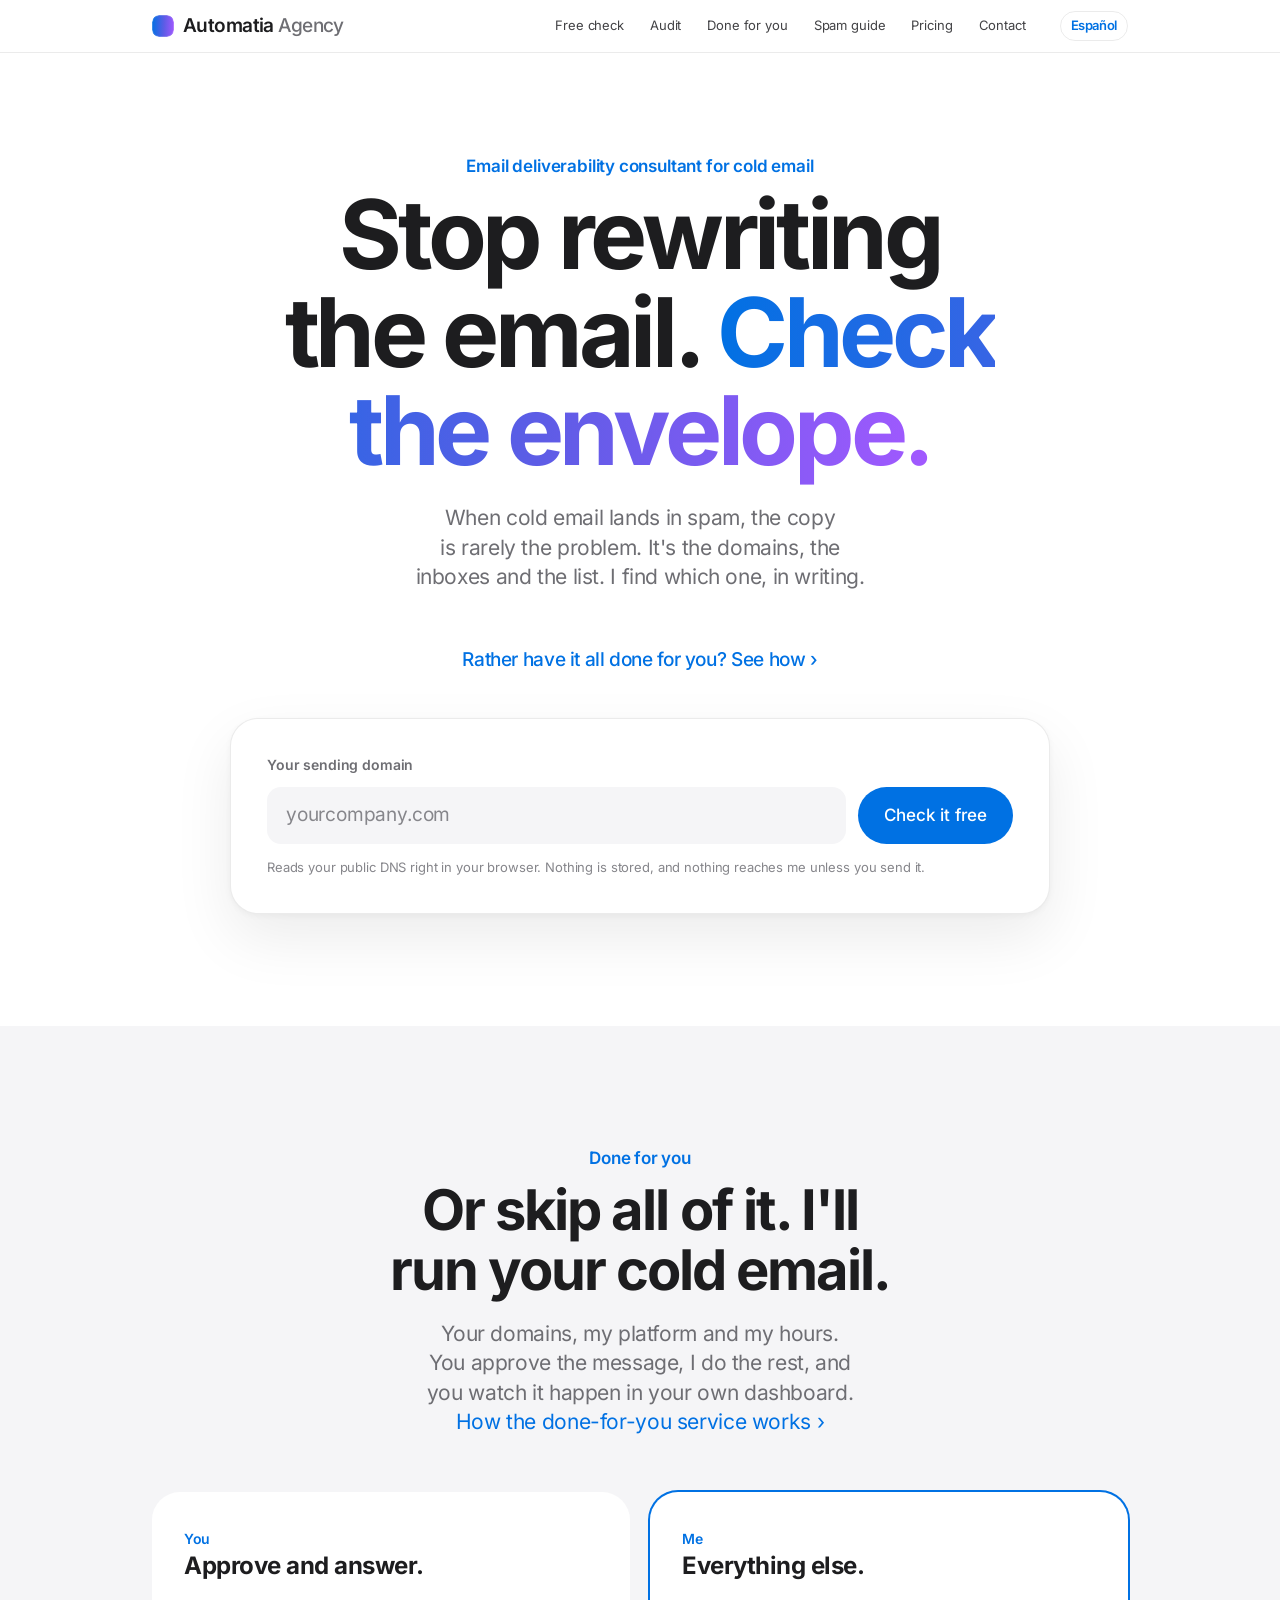
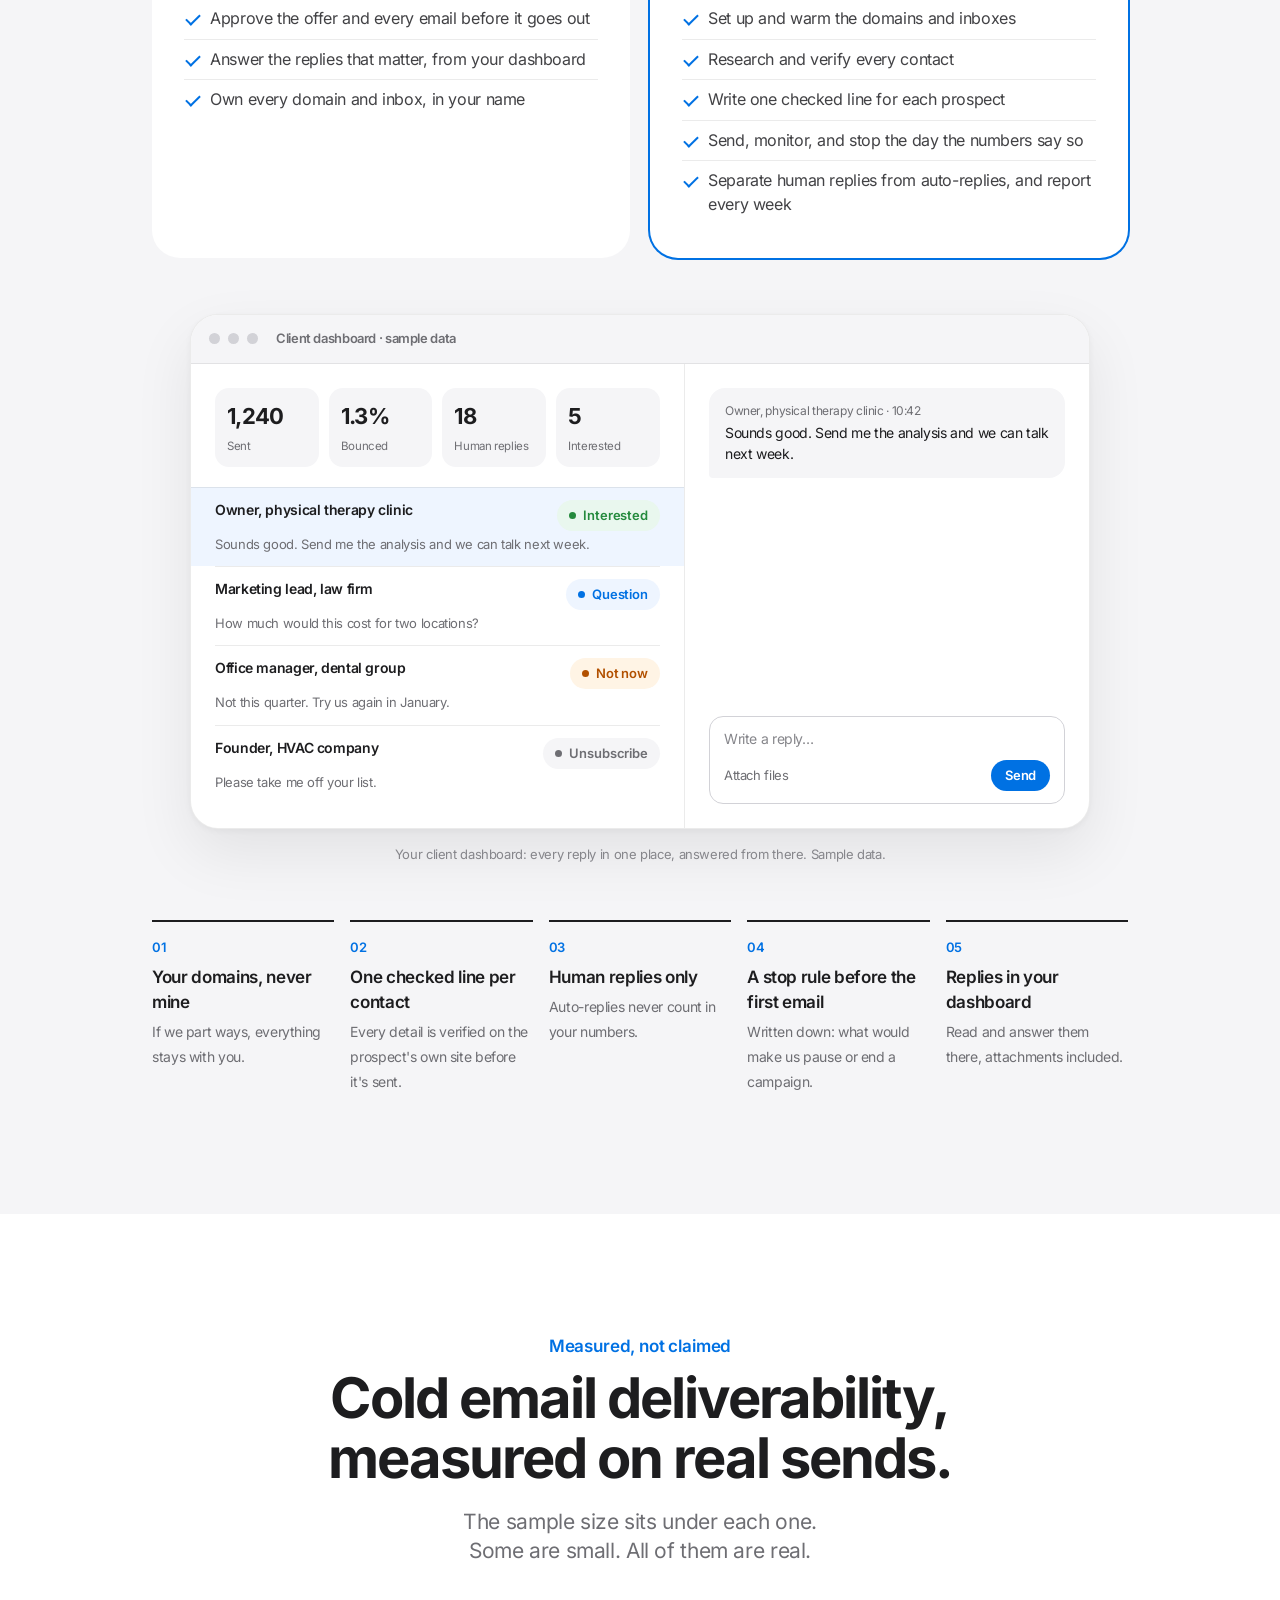
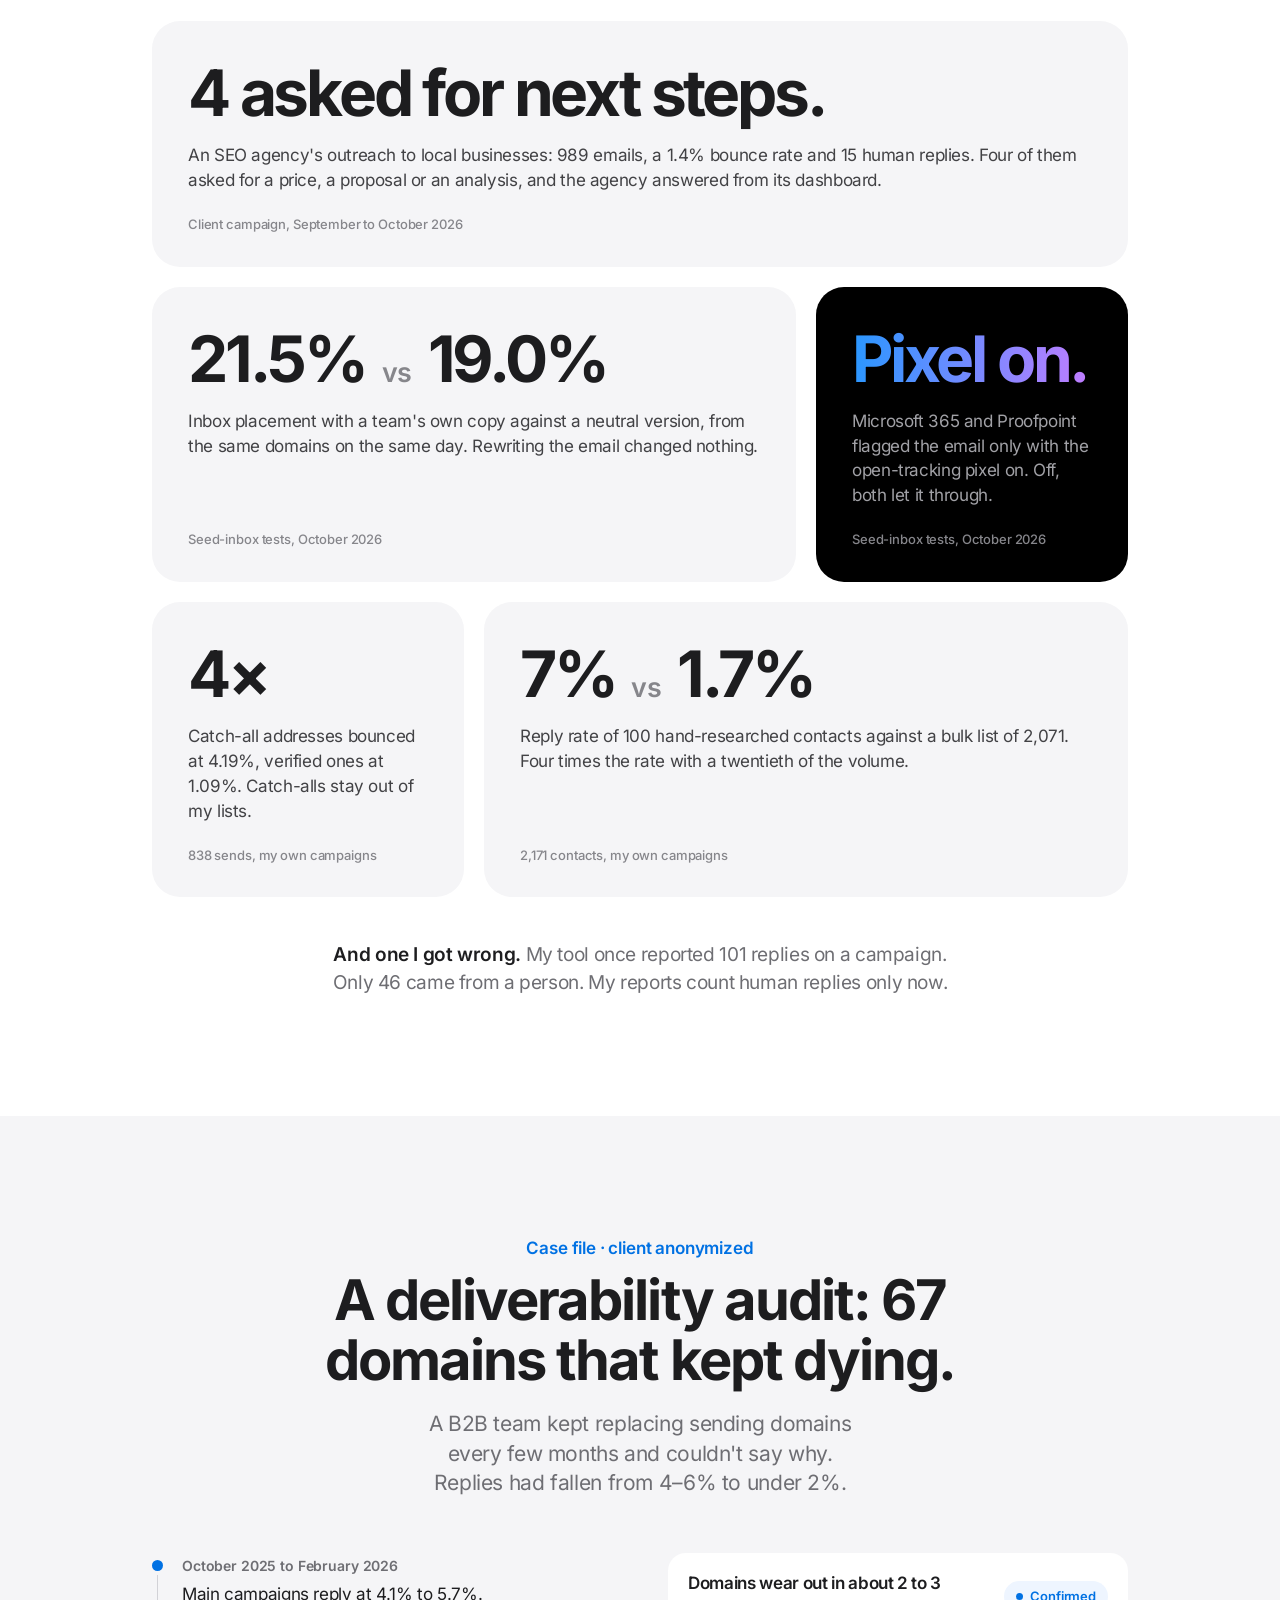
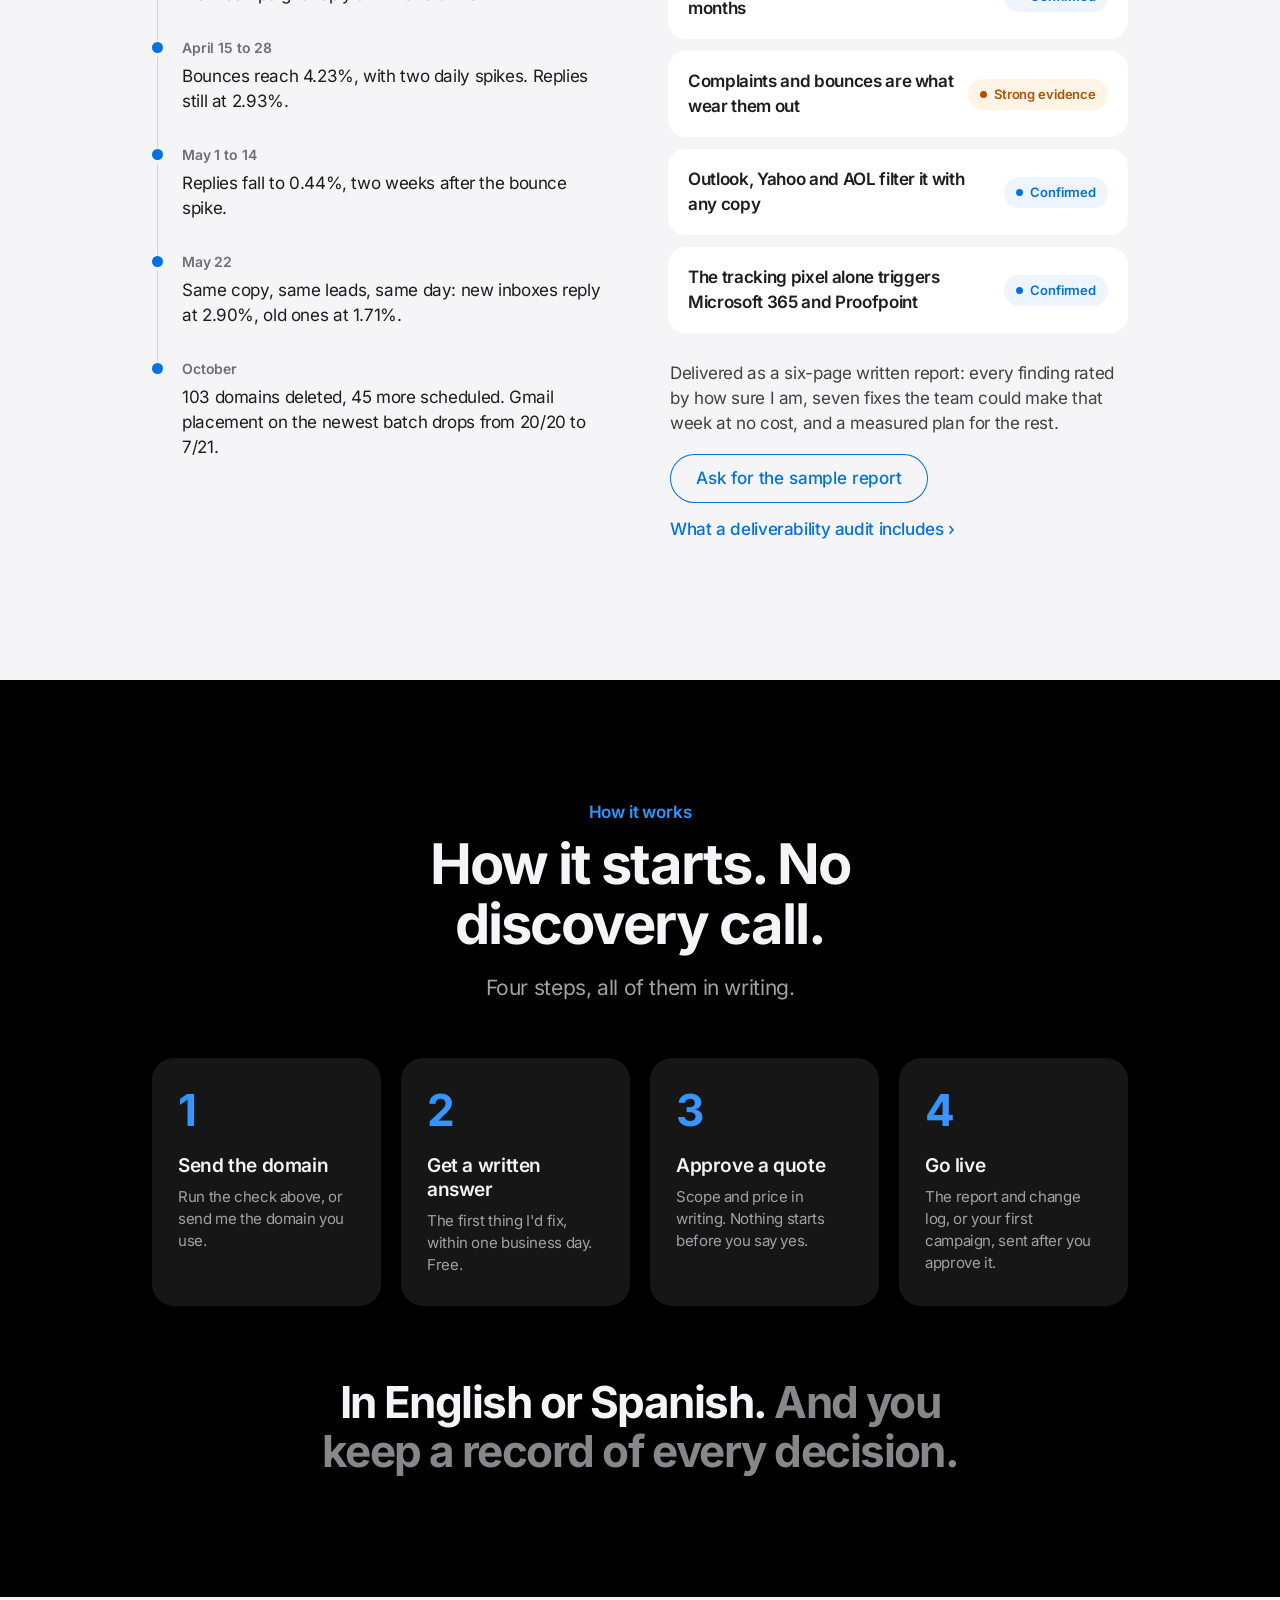
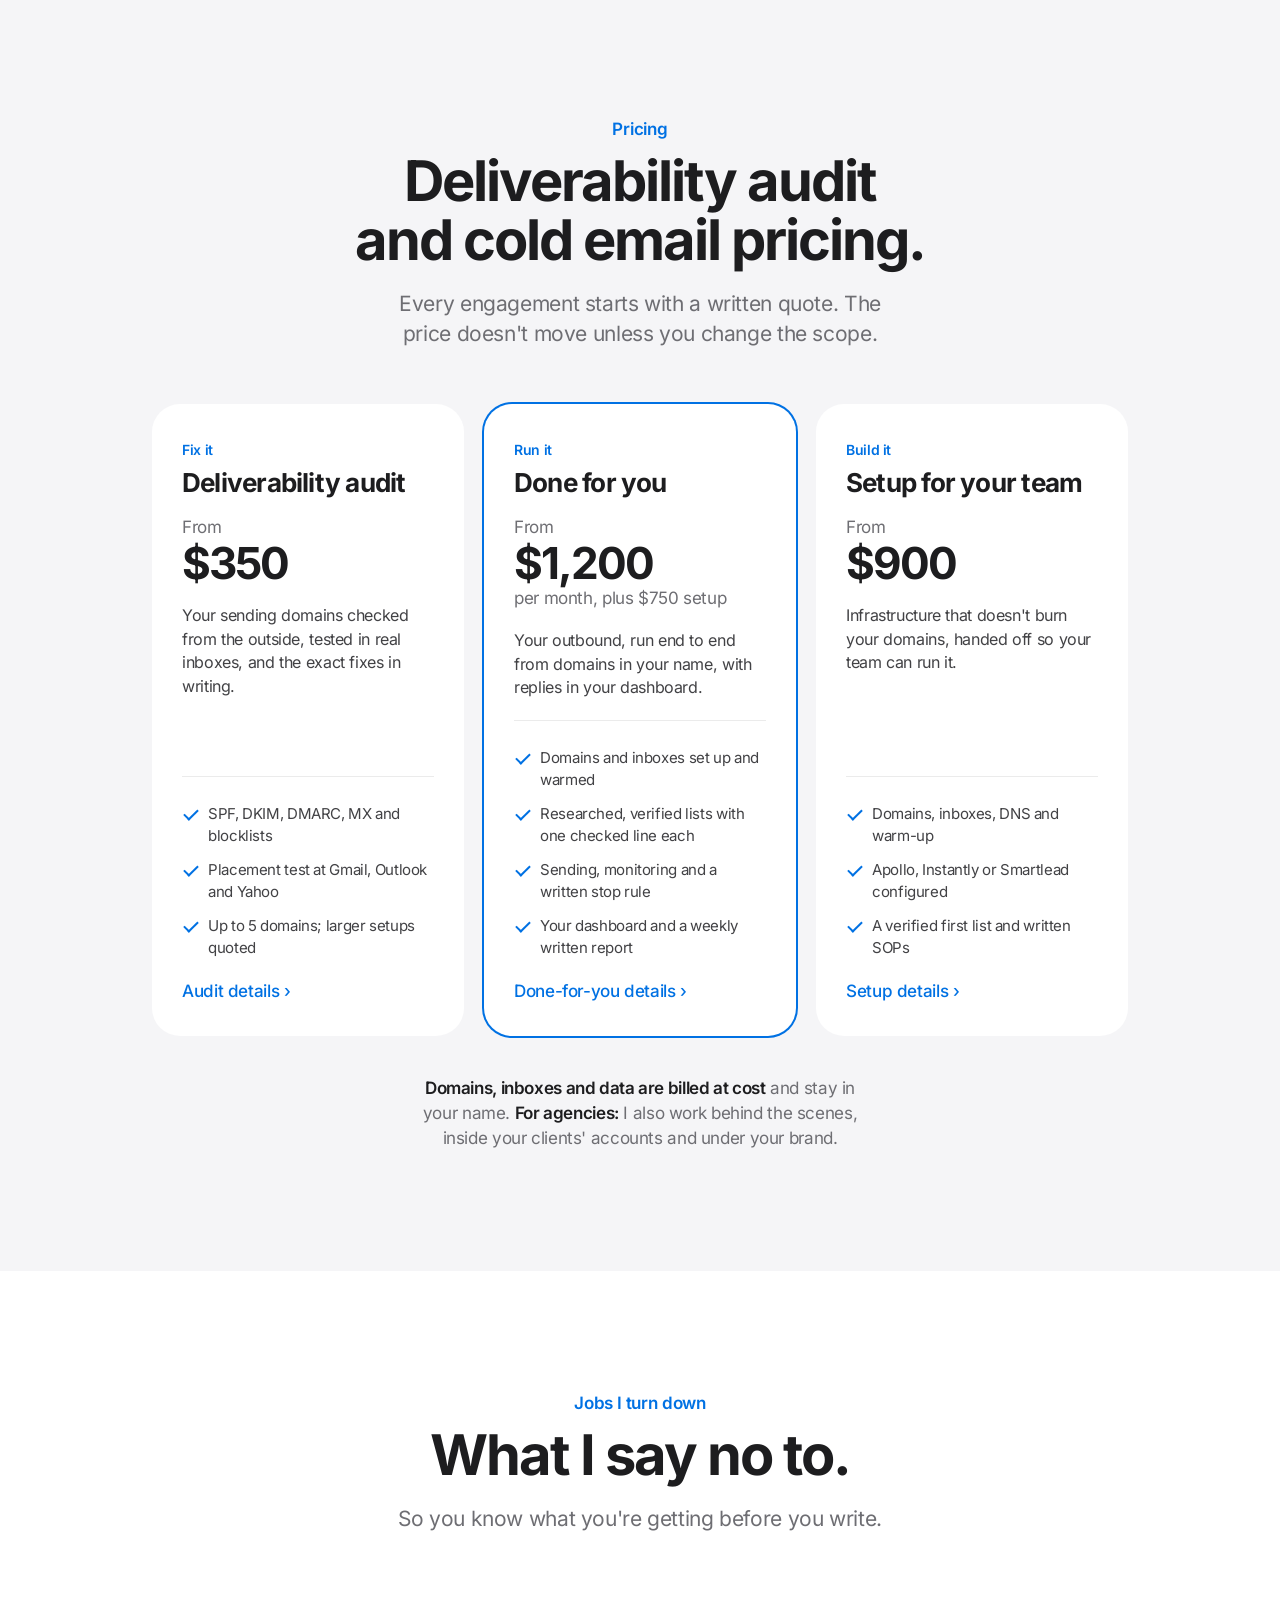
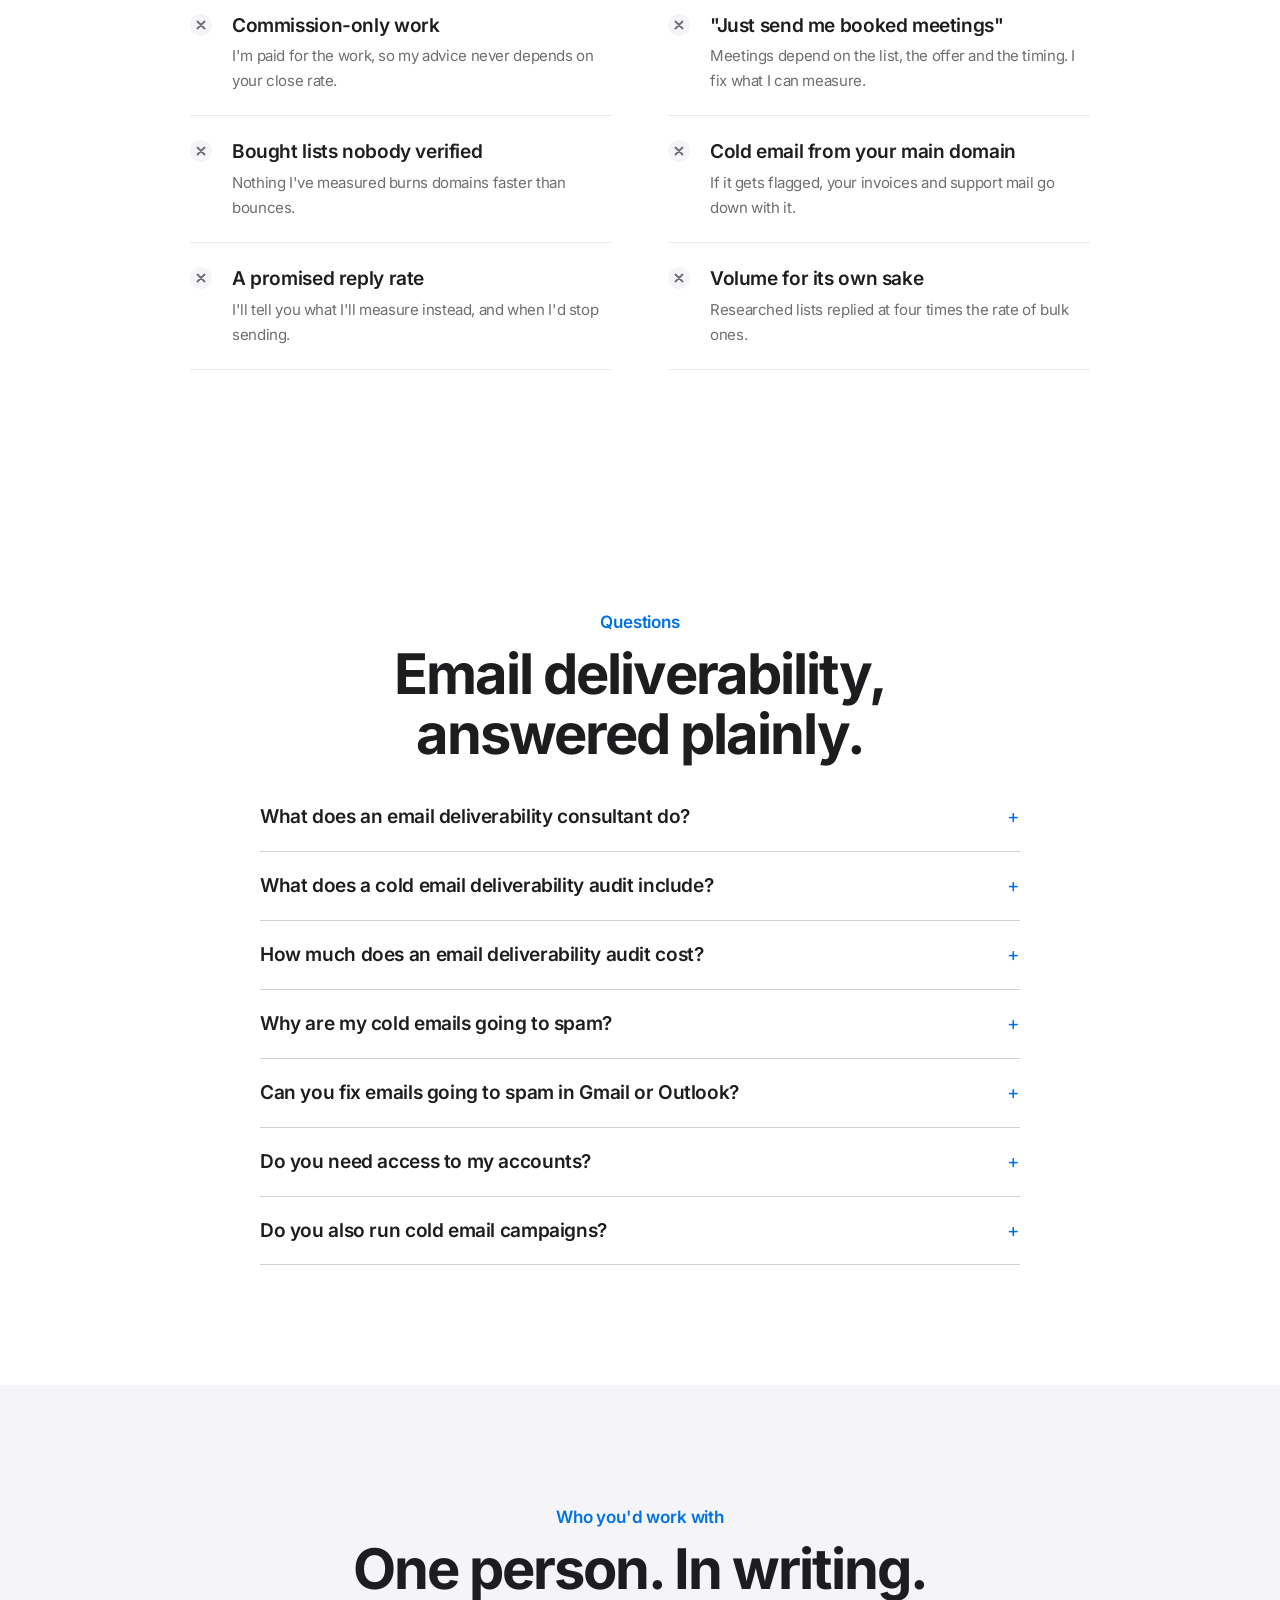
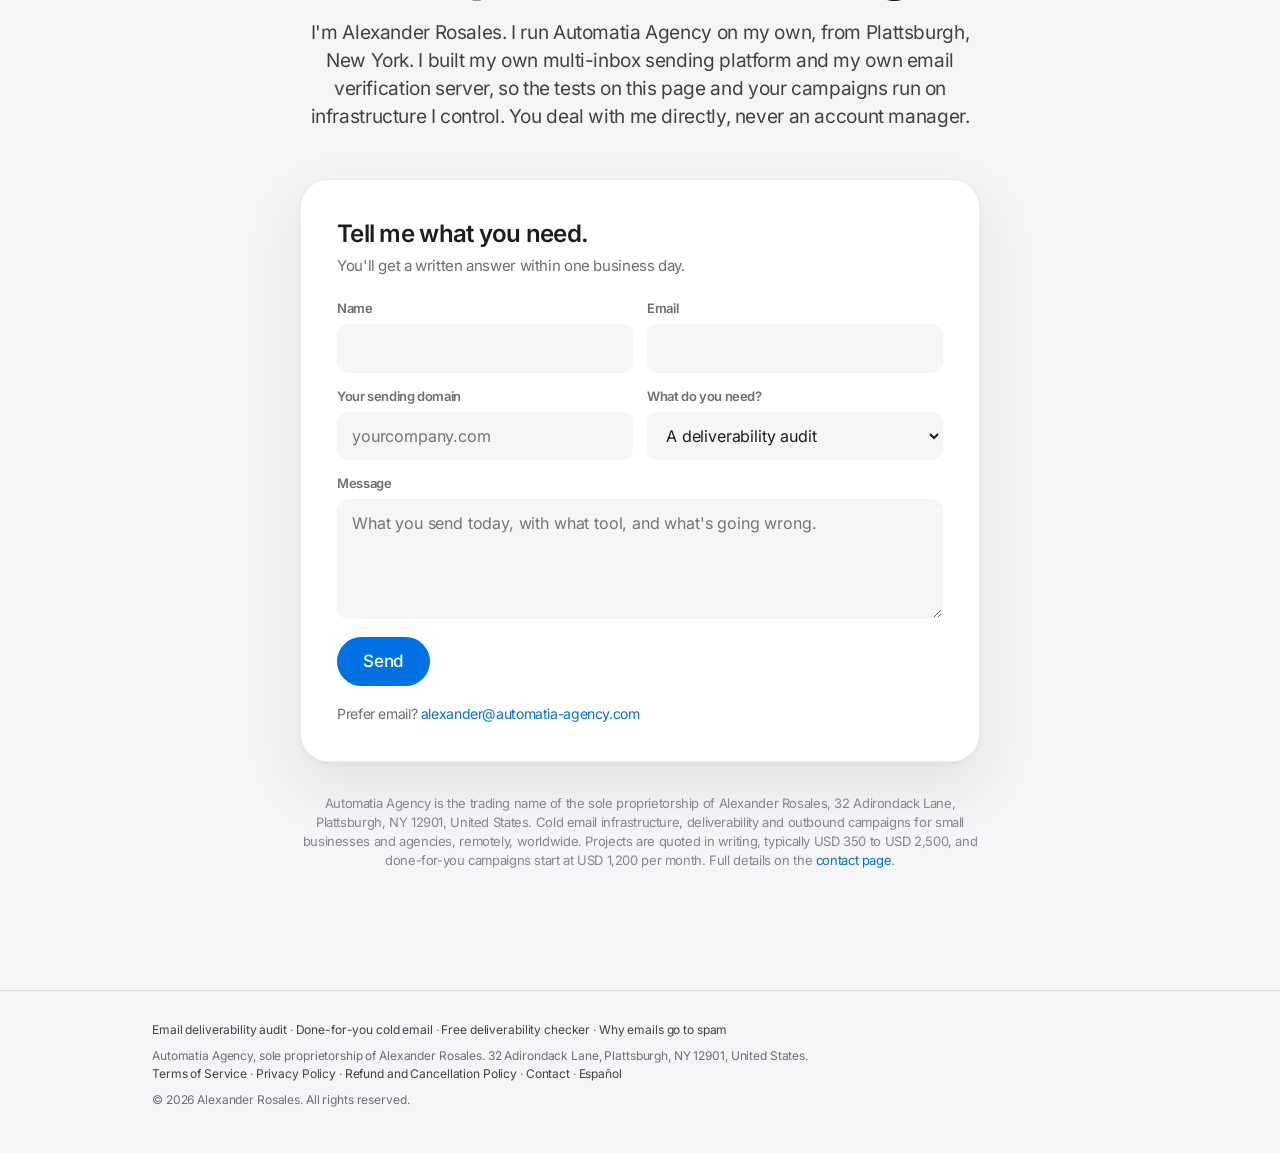
==== commit 087ebd2e: "SEO: portada enfocada en email deliverability consultant, 4 paginas nuevas, preguntas frecuentes, co" ====
--- a/index.html
+++ b/index.html
@@ -3,41 +3,58 @@
 <head>
 <meta charset="utf-8">
 <meta name="viewport" content="width=device-width,initial-scale=1">
-<title>Cold email deliverability and done-for-you campaigns | Automatia Agency</title>
-<meta name="description" content="When cold email lands in spam, the copy is rarely the problem. Check your sending domain free, get a written deliverability audit, or have your campaigns run for you from domains in your name.">
+<title>Email Deliverability Consultant for Cold Email | Automatia</title>
+<meta name="description" content="Email deliverability consultant for cold email teams and agencies. Free domain check, written deliverability audits from $350, and done-for-you campaigns from domains in your name.">
 <link rel="canonical" href="https://automatia-agency.com/">
 <link rel="alternate" hreflang="en" href="https://automatia-agency.com/">
 <link rel="alternate" hreflang="es" href="https://automatia-agency.com/es/">
 <link rel="alternate" hreflang="x-default" href="https://automatia-agency.com/">
 <meta property="og:type" content="website">
 <meta property="og:url" content="https://automatia-agency.com/">
-<meta property="og:title" content="Stop rewriting the email. Check the envelope.">
-<meta property="og:description" content="Check your sending domain in 10 seconds. Deliverability audits, cold email setup, and campaigns run for you.">
+<meta property="og:site_name" content="Automatia Agency">
+<meta property="og:title" content="Email deliverability consultant for cold email">
+<meta property="og:description" content="Stop rewriting the email. Check the envelope. Free domain check, deliverability audits and done-for-you cold email.">
 <meta property="og:image" content="https://automatia-agency.com/assets/og.png">
 <meta property="og:image:width" content="1200">
 <meta property="og:image:height" content="627">
 <meta name="twitter:card" content="summary_large_image">
+<meta name="twitter:title" content="Email deliverability consultant for cold email">
+<meta name="twitter:description" content="Free domain check, written deliverability audits and done-for-you cold email campaigns.">
+<meta name="twitter:image" content="https://automatia-agency.com/assets/og.png">
 <meta name="theme-color" content="#ffffff" media="(prefers-color-scheme: light)">
 <meta name="theme-color" content="#000000" media="(prefers-color-scheme: dark)">
 <link rel="preload" href="assets/fonts/inter-latin-700-normal.woff2" as="font" type="font/woff2" crossorigin>
 <link rel="stylesheet" href="style.css">
 <script type="application/ld+json">
-{"@context":"https://schema.org","@type":"ProfessionalService","name":"Automatia Agency",
- "url":"https://automatia-agency.com/","email":"alexander@automatia-agency.com",
- "description":"Cold email deliverability audits, cold email infrastructure setup and done-for-you outbound campaigns.",
- "founder":{"@type":"Person","name":"Alexander Rosales"},
+{"@context":"https://schema.org","@type":"ProfessionalService","@id":"https://automatia-agency.com/#business","name":"Automatia Agency",
+ "url":"https://automatia-agency.com/","email":"alexander@automatia-agency.com","image":"https://automatia-agency.com/assets/og.png",
+ "description":"Email deliverability consultant for cold email: deliverability audits, cold email infrastructure setup and done-for-you outbound campaigns.",
+ "serviceType":["Email deliverability consulting","Email deliverability audit","Cold email infrastructure setup","Done-for-you cold email campaigns"],
+ "priceRange":"$350 - $2,500","founder":{"@type":"Person","name":"Alexander Rosales"},
  "address":{"@type":"PostalAddress","streetAddress":"32 Adirondack Lane","addressLocality":"Plattsburgh","addressRegion":"NY","postalCode":"12901","addressCountry":"US"},
  "areaServed":"Worldwide","knowsLanguage":["en","es"]}
 </script>
+<script type="application/ld+json">
+{"@context":"https://schema.org","@type":"FAQPage","mainEntity":[
+ {"@type":"Question","name":"What does an email deliverability consultant do?","acceptedAnswer":{"@type":"Answer","text":"Finds out why your email lands in spam and fixes it. For cold email that means checking your sending domains, inboxes and lists from the outside, testing where your email lands at Gmail, Outlook and Yahoo, and telling you in writing what to change first."}},
+ {"@type":"Question","name":"What does a cold email deliverability audit include?","acceptedAnswer":{"@type":"Answer","text":"SPF, DKIM, DMARC and MX on every sending domain, blocklists, bounce and reply history by campaign, sending volume per inbox, tracking settings, and an inbox placement test. You get a written report with every finding rated by how sure I am and the fixes ranked by impact."}},
+ {"@type":"Question","name":"How much does an email deliverability audit cost?","acceptedAnswer":{"@type":"Answer","text":"From $350 for up to 5 sending domains. Larger setups are quoted in writing before any work starts."}},
+ {"@type":"Question","name":"Why are my cold emails going to spam?","acceptedAnswer":{"@type":"Answer","text":"In the audits I've run, it was rarely the copy. The usual causes are worn-out sending domains, bounces from unverified lists, too much volume per inbox and the open-tracking pixel."}},
+ {"@type":"Question","name":"Can you fix emails going to spam in Gmail or Outlook?","acceptedAnswer":{"@type":"Answer","text":"I can find the cause and fix what is under your control: authentication, domains, volume, list quality and tracking. Gmail and Microsoft make the final call, so I measure placement before and after instead of promising a number."}},
+ {"@type":"Question","name":"Do you need access to my accounts?","acceptedAnswer":{"@type":"Answer","text":"Not to start. The first check uses only your public DNS. For the full audit I ask for access to your sending tool, and nothing is changed without your written approval."}},
+ {"@type":"Question","name":"Do you also run cold email campaigns?","acceptedAnswer":{"@type":"Answer","text":"Yes. I set up domains and inboxes in your name, build and verify the lists, write one checked line per contact and run the sending, with replies in your own dashboard."}}]}
+</script>
+<script data-goatcounter="https://stats.automatia-agency.com/count" async src="https://stats.automatia-agency.com/count.js"></script>
 </head>
 <body class="home">
 <a class="skip" href="#main">Skip to content</a>
 <header><div class="wrap"><div class="bar">
   <a class="brand" href="/">Automatia<span>&nbsp;Agency</span></a>
   <nav aria-label="Main">
-    <a href="#check">Check a domain</a>
-    <a href="#done">Done for you</a>
-    <a href="#measured">Results</a>
+    <a href="/email-deliverability-checker/">Free check</a>
+    <a href="/email-deliverability-audit/">Audit</a>
+    <a href="/cold-email-agency/">Done for you</a>
+    <a href="/why-emails-go-to-spam/">Spam guide</a>
     <a href="#pricing">Pricing</a>
     <a href="#contact">Contact</a>
   </nav>
@@ -48,8 +65,8 @@
 
 <section class="hero" id="check" aria-labelledby="hero-title">
   <div class="wrap">
-    <span class="eyebrow">Cold email deliverability</span>
-    <h1 id="hero-title">Stop rewriting the email. <span class="grad">Check the envelope.</span></h1>
+    <h1 class="eyebrow" id="hero-title">Email deliverability consultant for cold email</h1>
+    <p class="hero-title">Stop rewriting the email. <span class="grad">Check the envelope.</span></p>
     <p class="intro">When cold email lands in spam, the copy is rarely the problem. It's the domains,
     the inboxes and the list. I find which one, in writing.</p>
     <a class="hero-alt" href="#done">Rather have it all done for you? See how &rsaquo;</a>
@@ -72,9 +89,9 @@
 <section class="gray center" id="done" aria-labelledby="done-title">
   <div class="wrap">
     <span class="eyebrow">Done for you</span>
-    <h2 class="title" id="done-title">Or skip all of it. I'll run your outbound.</h2>
+    <h2 class="title" id="done-title">Or skip all of it. I'll run your cold email.</h2>
     <p class="intro">Your domains, my platform and my hours. You approve the message, I do the rest,
-    and you watch it happen in your own dashboard.</p>
+    and you watch it happen in your own dashboard. <a href="/cold-email-agency/">How the done-for-you service works &rsaquo;</a></p>
 
     <div class="split">
       <div class="side reveal">
@@ -139,7 +156,7 @@
 <section class="center" id="measured" aria-labelledby="measured-title">
   <div class="wrap">
     <span class="eyebrow">Measured, not claimed</span>
-    <h2 class="title" id="measured-title">Every number here comes from real sends.</h2>
+    <h2 class="title" id="measured-title">Cold email deliverability, measured on real sends.</h2>
     <p class="intro">The sample size sits under each one. Some are small. All of them are real.</p>
     <div class="bento">
       <article class="tile full gray-tile reveal">
@@ -183,7 +200,7 @@
   <div class="wrap">
     <div class="center">
       <span class="eyebrow">Case file &middot; client anonymized</span>
-      <h2 class="title" id="case-title">67 domains that kept dying.</h2>
+      <h2 class="title" id="case-title">A deliverability audit: 67 domains that kept dying.</h2>
       <p class="intro">A B2B team kept replacing sending domains every few months and couldn't say
       why. Replies had fallen from 4&ndash;6% to under 2%.</p>
     </div>
@@ -206,6 +223,7 @@
           <p>Delivered as a six-page written report: every finding rated by how sure I am, seven fixes
           the team could make that week at no cost, and a measured plan for the rest.</p>
           <a class="btn btn-ghost" href="#contact">Ask for the sample report</a>
+          <p><a class="more" href="/email-deliverability-audit/">What a deliverability audit includes &rsaquo;</a></p>
         </div>
       </div>
     </div>
@@ -215,7 +233,7 @@
 <section class="dark center" id="how" aria-labelledby="how-title">
   <div class="wrap">
     <span class="eyebrow">How it works</span>
-    <h2 class="title" id="how-title">No discovery call. Just the answer.</h2>
+    <h2 class="title" id="how-title">How it starts. No discovery call.</h2>
     <p class="intro">Four steps, all of them in writing.</p>
     <ol class="steps">
       <li class="reveal"><h3>Send the domain</h3><p>Run the check above, or send me the domain you use.</p></li>
@@ -230,7 +248,7 @@
 <section class="gray center" id="pricing" aria-labelledby="pricing-title">
   <div class="wrap">
     <span class="eyebrow">Pricing</span>
-    <h2 class="title" id="pricing-title">Three ways to work together.</h2>
+    <h2 class="title" id="pricing-title">Deliverability audit and cold email pricing.</h2>
     <p class="intro">Every engagement starts with a written quote. The price doesn't move unless you
     change the scope.</p>
     <div class="plans">
@@ -244,6 +262,7 @@
           <li>Placement test at Gmail, Outlook and Yahoo</li>
           <li>Up to 5 domains; larger setups quoted</li>
         </ul>
+        <a class="more" href="/email-deliverability-audit/">Audit details &rsaquo;</a>
       </article>
       <article class="plan featured reveal">
         <span class="kind">Run it</span>
@@ -256,6 +275,7 @@
           <li>Sending, monitoring and a written stop rule</li>
           <li>Your dashboard and a weekly written report</li>
         </ul>
+        <a class="more" href="/cold-email-agency/">Done-for-you details &rsaquo;</a>
       </article>
       <article class="plan reveal">
         <span class="kind">Build it</span>
@@ -267,6 +287,7 @@
           <li>Apollo, Instantly or Smartlead configured</li>
           <li>A verified first list and written SOPs</li>
         </ul>
+        <a class="more" href="/cold-email-agency/#setup">Setup details &rsaquo;</a>
       </article>
     </div>
     <p class="agency-note reveal"><b>Domains, inboxes and data are billed at cost</b> and stay in your
@@ -288,6 +309,29 @@
       <li class="reveal"><div><b>A promised reply rate</b><span>I'll tell you what I'll measure instead, and when I'd stop sending.</span></div></li>
       <li class="reveal"><div><b>Volume for its own sake</b><span>Researched lists replied at four times the rate of bulk ones.</span></div></li>
     </ul>
+  </div>
+</section>
+
+<section class="center" id="faq" aria-labelledby="faq-title">
+  <div class="wrap">
+    <span class="eyebrow">Questions</span>
+    <h2 class="title" id="faq-title">Email deliverability, answered plainly.</h2>
+    <div class="faq">
+      <details><summary>What does an email deliverability consultant do?</summary>
+        <p>Finds out why your email lands in spam and fixes it. For cold email that means checking your sending domains, inboxes and lists from the outside, testing where your email lands at Gmail, Outlook and Yahoo, and telling you in writing what to change first.</p></details>
+      <details><summary>What does a cold email deliverability audit include?</summary>
+        <p>SPF, DKIM, DMARC and MX on every sending domain, blocklists, bounce and reply history by campaign, sending volume per inbox, tracking settings, and an inbox placement test. You get a written report with every finding rated by how sure I am and the fixes ranked by impact. <a href="/email-deliverability-audit/">See the audit</a>.</p></details>
+      <details><summary>How much does an email deliverability audit cost?</summary>
+        <p>From $350 for up to 5 sending domains. Larger setups are quoted in writing before any work starts.</p></details>
+      <details><summary>Why are my cold emails going to spam?</summary>
+        <p>In the audits I've run, it was rarely the copy. The usual causes are worn-out sending domains, bounces from unverified lists, too much volume per inbox and the open-tracking pixel. <a href="/why-emails-go-to-spam/">Read the full guide, with the numbers</a>.</p></details>
+      <details><summary>Can you fix emails going to spam in Gmail or Outlook?</summary>
+        <p>I can find the cause and fix what is under your control: authentication, domains, volume, list quality and tracking. Gmail and Microsoft make the final call, so I measure placement before and after instead of promising a number.</p></details>
+      <details><summary>Do you need access to my accounts?</summary>
+        <p>Not to start. The first check uses only your public DNS: <a href="/email-deliverability-checker/">try it free</a>. For the full audit I ask for access to your sending tool, and nothing is changed without your written approval.</p></details>
+      <details><summary>Do you also run cold email campaigns?</summary>
+        <p>Yes. I set up domains and inboxes in your name, build and verify the lists, write one checked line per contact and run the sending, with replies in your own dashboard. <a href="/cold-email-agency/">How it works</a>.</p></details>
+    </div>
   </div>
 </section>
 
@@ -337,6 +381,10 @@
 </main>
 
 <footer><div class="wrap">
+  <p><a href="/email-deliverability-audit/">Email deliverability audit</a> &middot;
+  <a href="/cold-email-agency/">Done-for-you cold email</a> &middot;
+  <a href="/email-deliverability-checker/">Free deliverability checker</a> &middot;
+  <a href="/why-emails-go-to-spam/">Why emails go to spam</a></p>
   <p>Automatia Agency, sole proprietorship of Alexander Rosales.
   32 Adirondack Lane, Plattsburgh, NY 12901, United States.<br>
   <a href="/terms.html">Terms of Service</a> &middot;
--- a/style.css
+++ b/style.css
@@ -71,12 +71,36 @@
 .eyebrow{display:block;font-size:17px;font-weight:600;color:var(--accent);letter-spacing:-.01em;margin:0 0 10px}
 .title{font-size:clamp(36px,5.2vw,56px);line-height:1.07;margin:0 auto 18px;max-width:18ch;letter-spacing:-.035em}
 .intro{font-size:clamp(19px,1.8vw,21px);line-height:1.4;color:var(--muted);max-width:40ch;margin:0 auto 56px}
-.title,.intro,.hero h1,.statement,.confession,.agency-note{text-wrap:balance}
+.title,.intro,.hero h1:not(.eyebrow),.hero .hero-title,.statement,.confession,.agency-note{text-wrap:balance}
 .grad{background:var(--grad);-webkit-background-clip:text;background-clip:text;color:transparent}
 
 /* Portada */
 .hero{padding:104px 0 112px;text-align:center}
-.hero h1{font-size:clamp(46px,8vw,96px);line-height:1.02;letter-spacing:-.045em;margin:0 auto 24px;max-width:12ch}
+/* El h1 de la portada es la linea corta con la palabra clave (clase eyebrow); el titular grande va en .hero-title.
+   La version en espanol sigue usando un h1 grande, por eso el :not(). */
+.hero h1:not(.eyebrow),.hero .hero-title{font-size:clamp(46px,8vw,96px);line-height:1.02;letter-spacing:-.045em;margin:0 auto 24px;max-width:12ch;color:var(--ink);font-weight:700}
+
+/* Paginas de servicio y guia */
+.page-hero{padding:96px 0 24px}
+.page-hero .title{max-width:20ch}
+.crumbs{font-size:13px;color:var(--muted);margin:0 0 18px}
+.crumbs a{color:var(--muted)}
+.more{display:inline-block;margin-top:14px;font-weight:500}
+.checklist{max-width:760px;margin:0 auto;text-align:left;padding-left:22px}
+.checklist li{margin:10px 0}
+.checklist b{color:var(--ink)}
+.cta{margin-top:40px;display:flex;gap:14px;justify-content:center;flex-wrap:wrap}
+article.guide h2{margin-top:48px}
+article.guide .stat{font-size:21px;color:var(--ink);font-weight:600;letter-spacing:-.02em}
+
+/* Preguntas frecuentes */
+.faq{max-width:760px;margin:0 auto;text-align:left}
+.faq details{border-bottom:1px solid var(--line);padding:20px 0}
+.faq summary{cursor:pointer;list-style:none;font-weight:600;font-size:19px;letter-spacing:-.02em;color:var(--ink);display:flex;justify-content:space-between;gap:16px}
+.faq summary::-webkit-details-marker{display:none}
+.faq summary::after{content:"+";color:var(--accent);font-weight:400}
+.faq details[open] summary::after{content:"\2212"}
+.faq details p{margin:12px 0 0}
 .hero .intro{max-width:36ch;margin-bottom:56px}
 
 /* El comprobador, presentado como el producto */
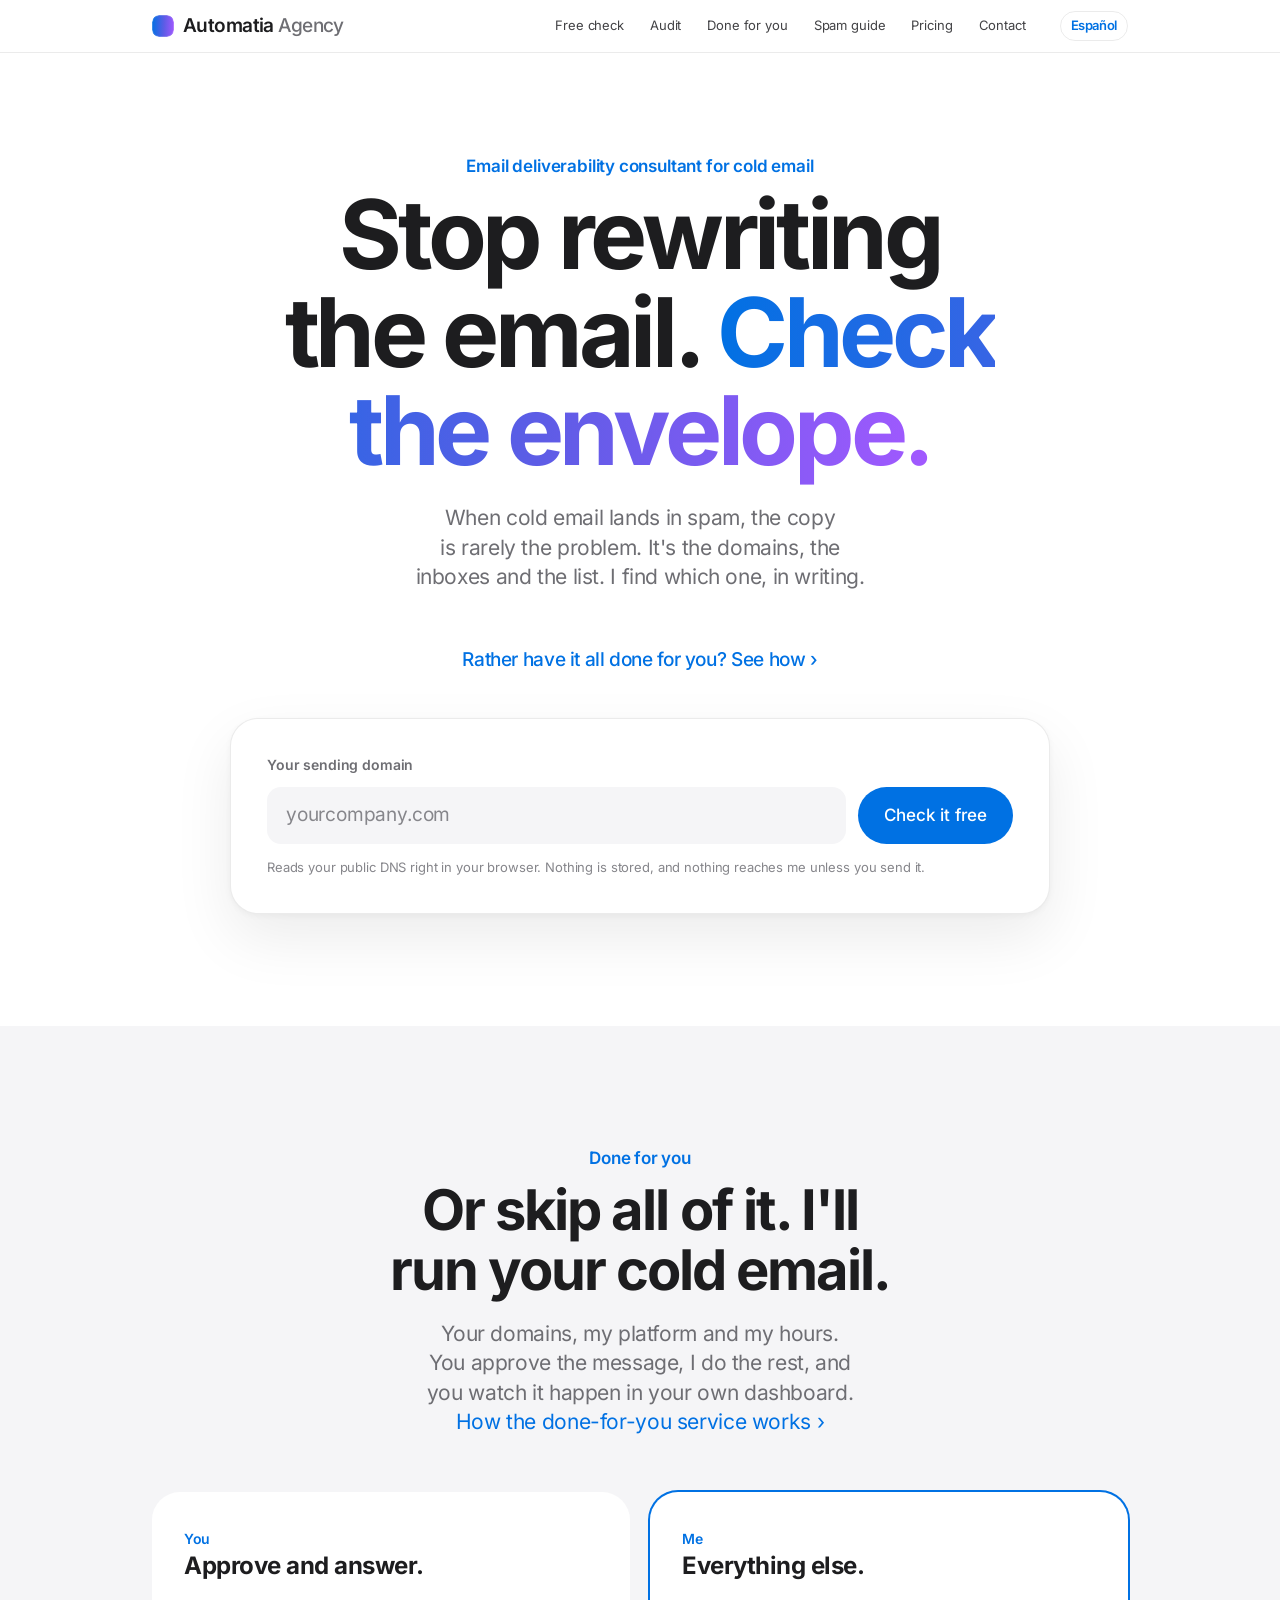
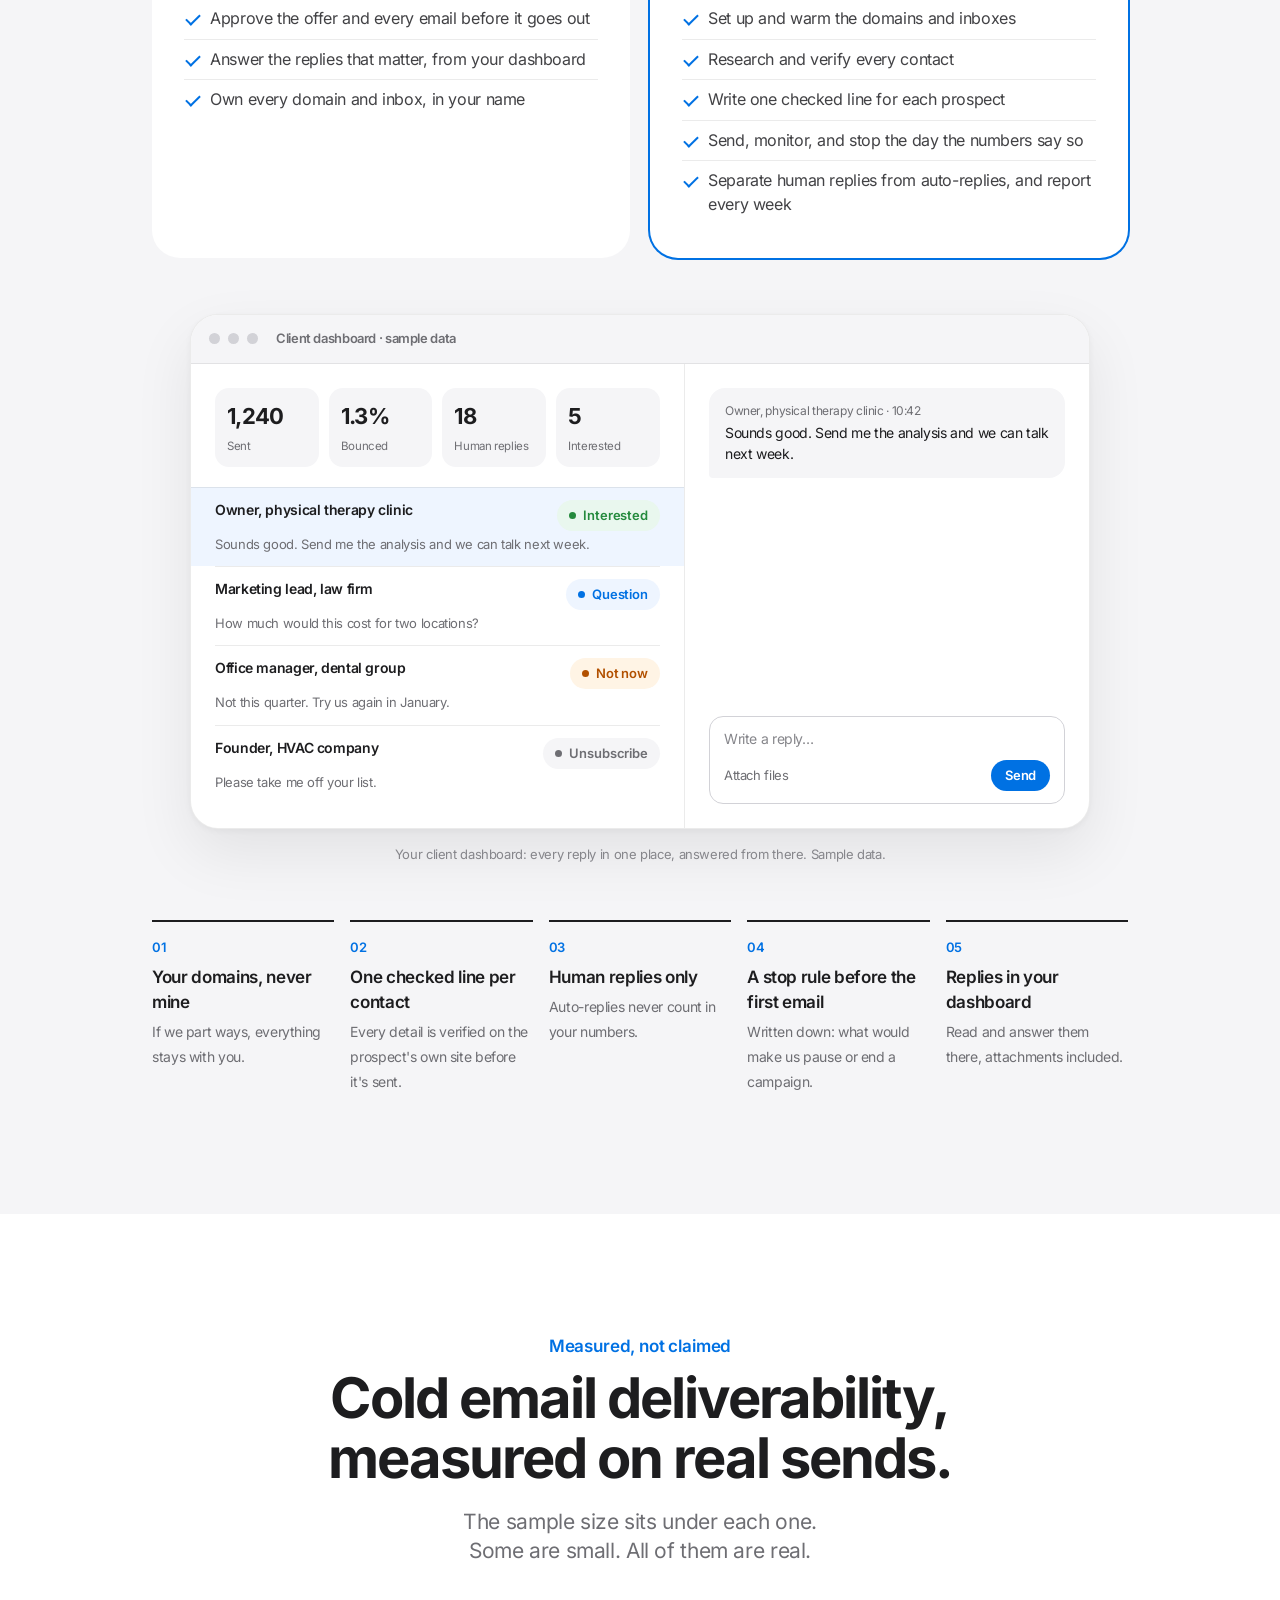
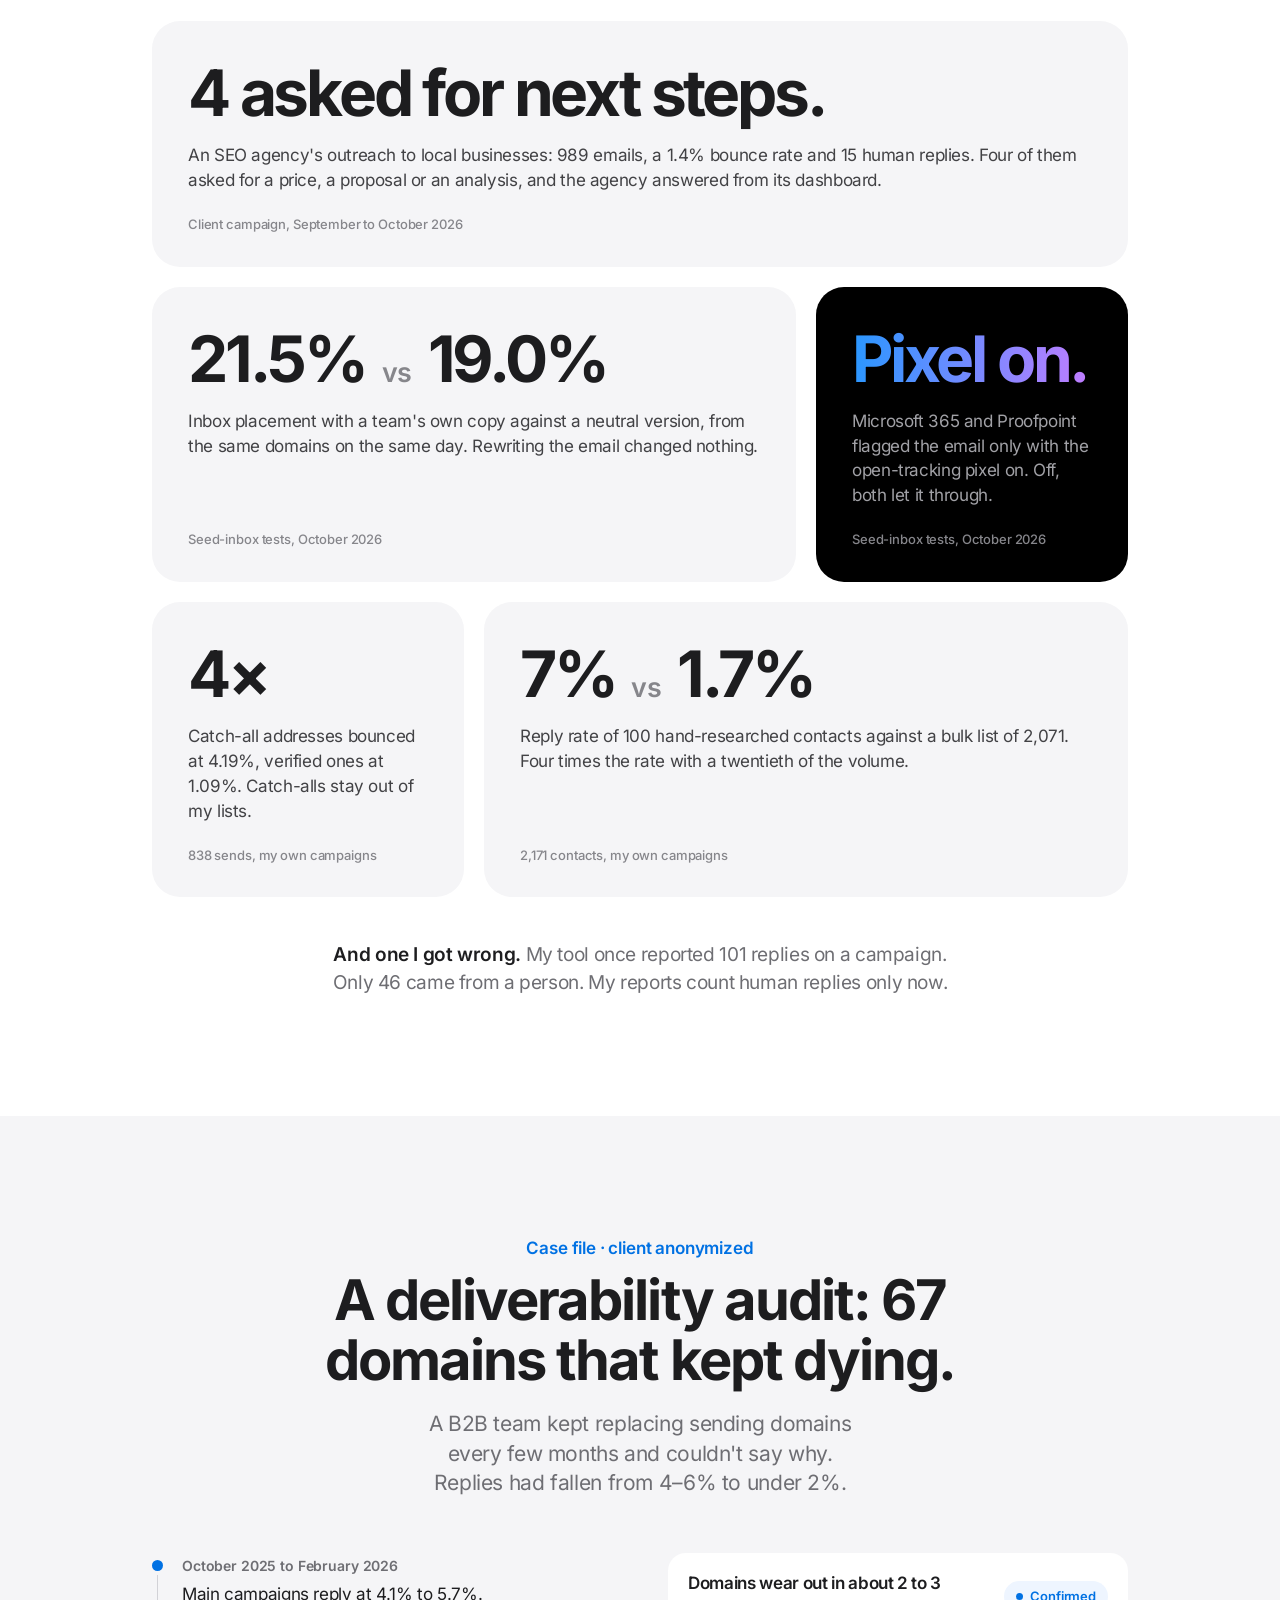
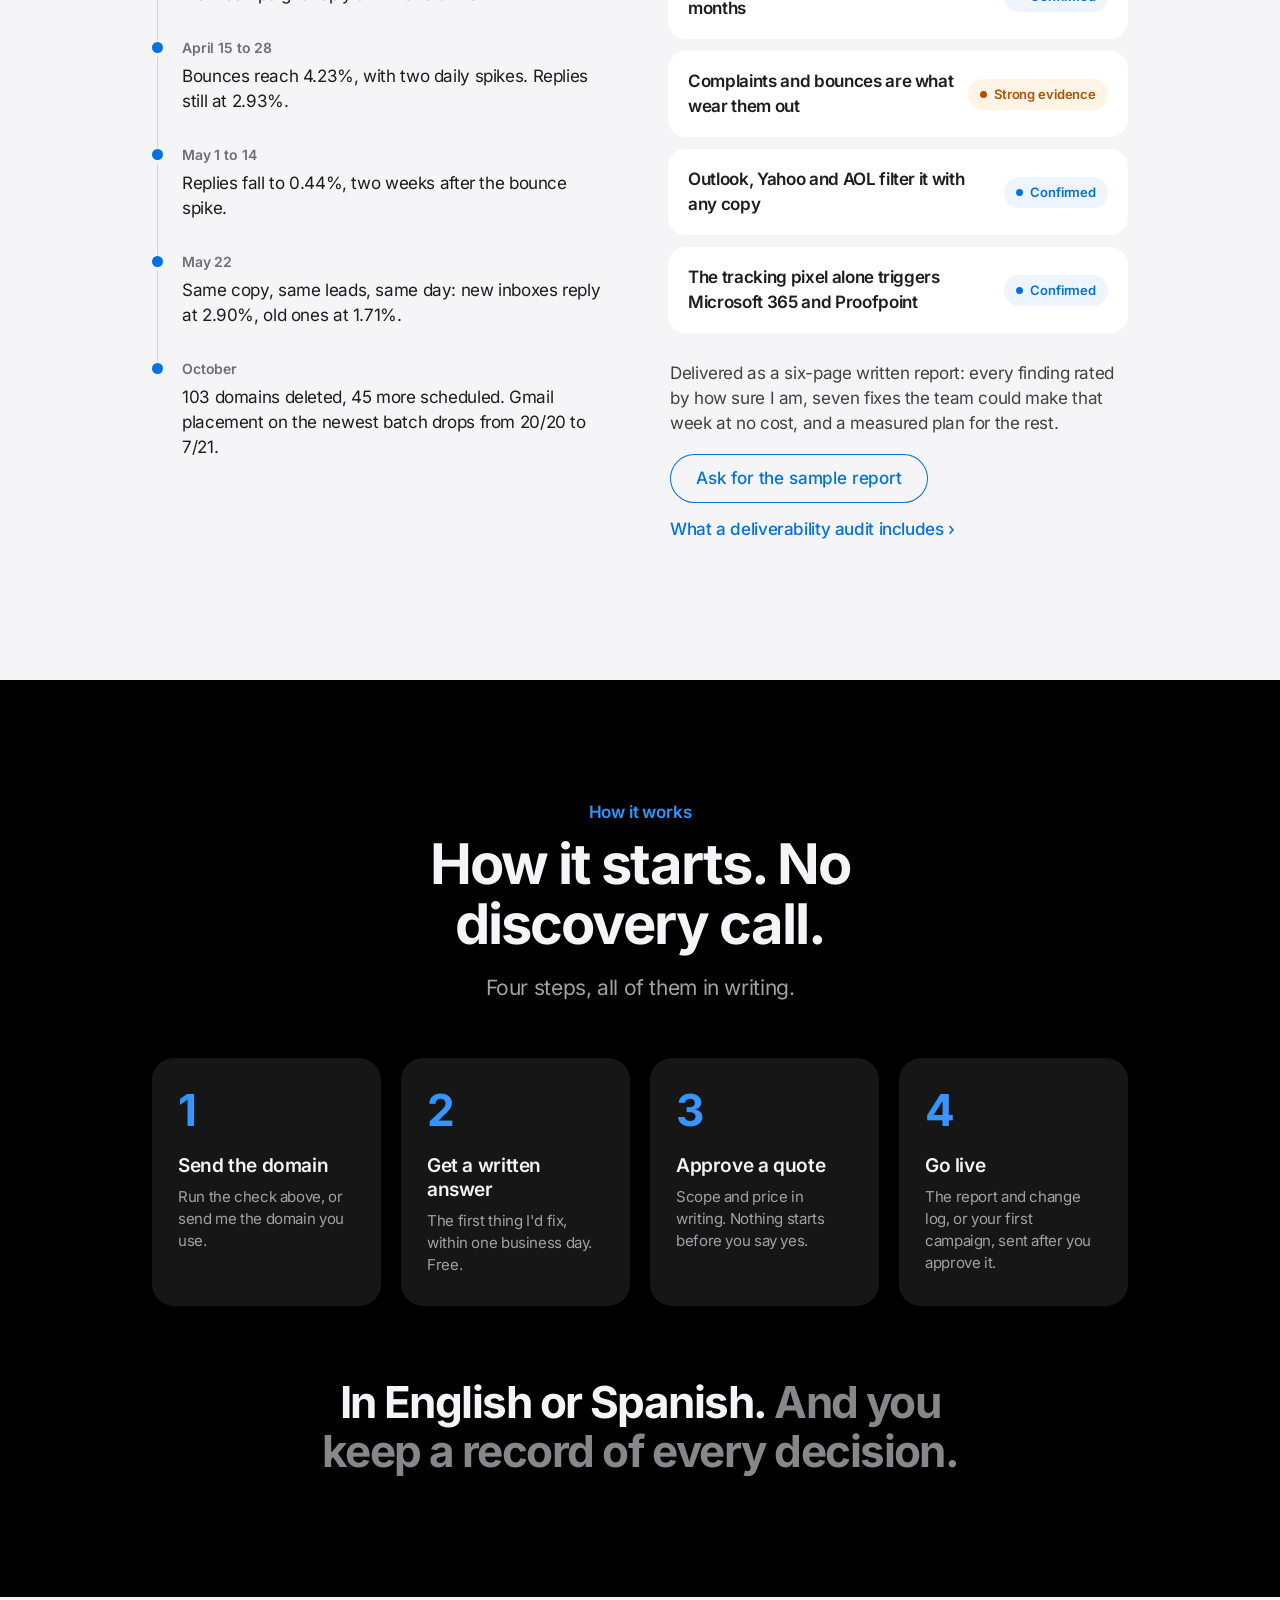
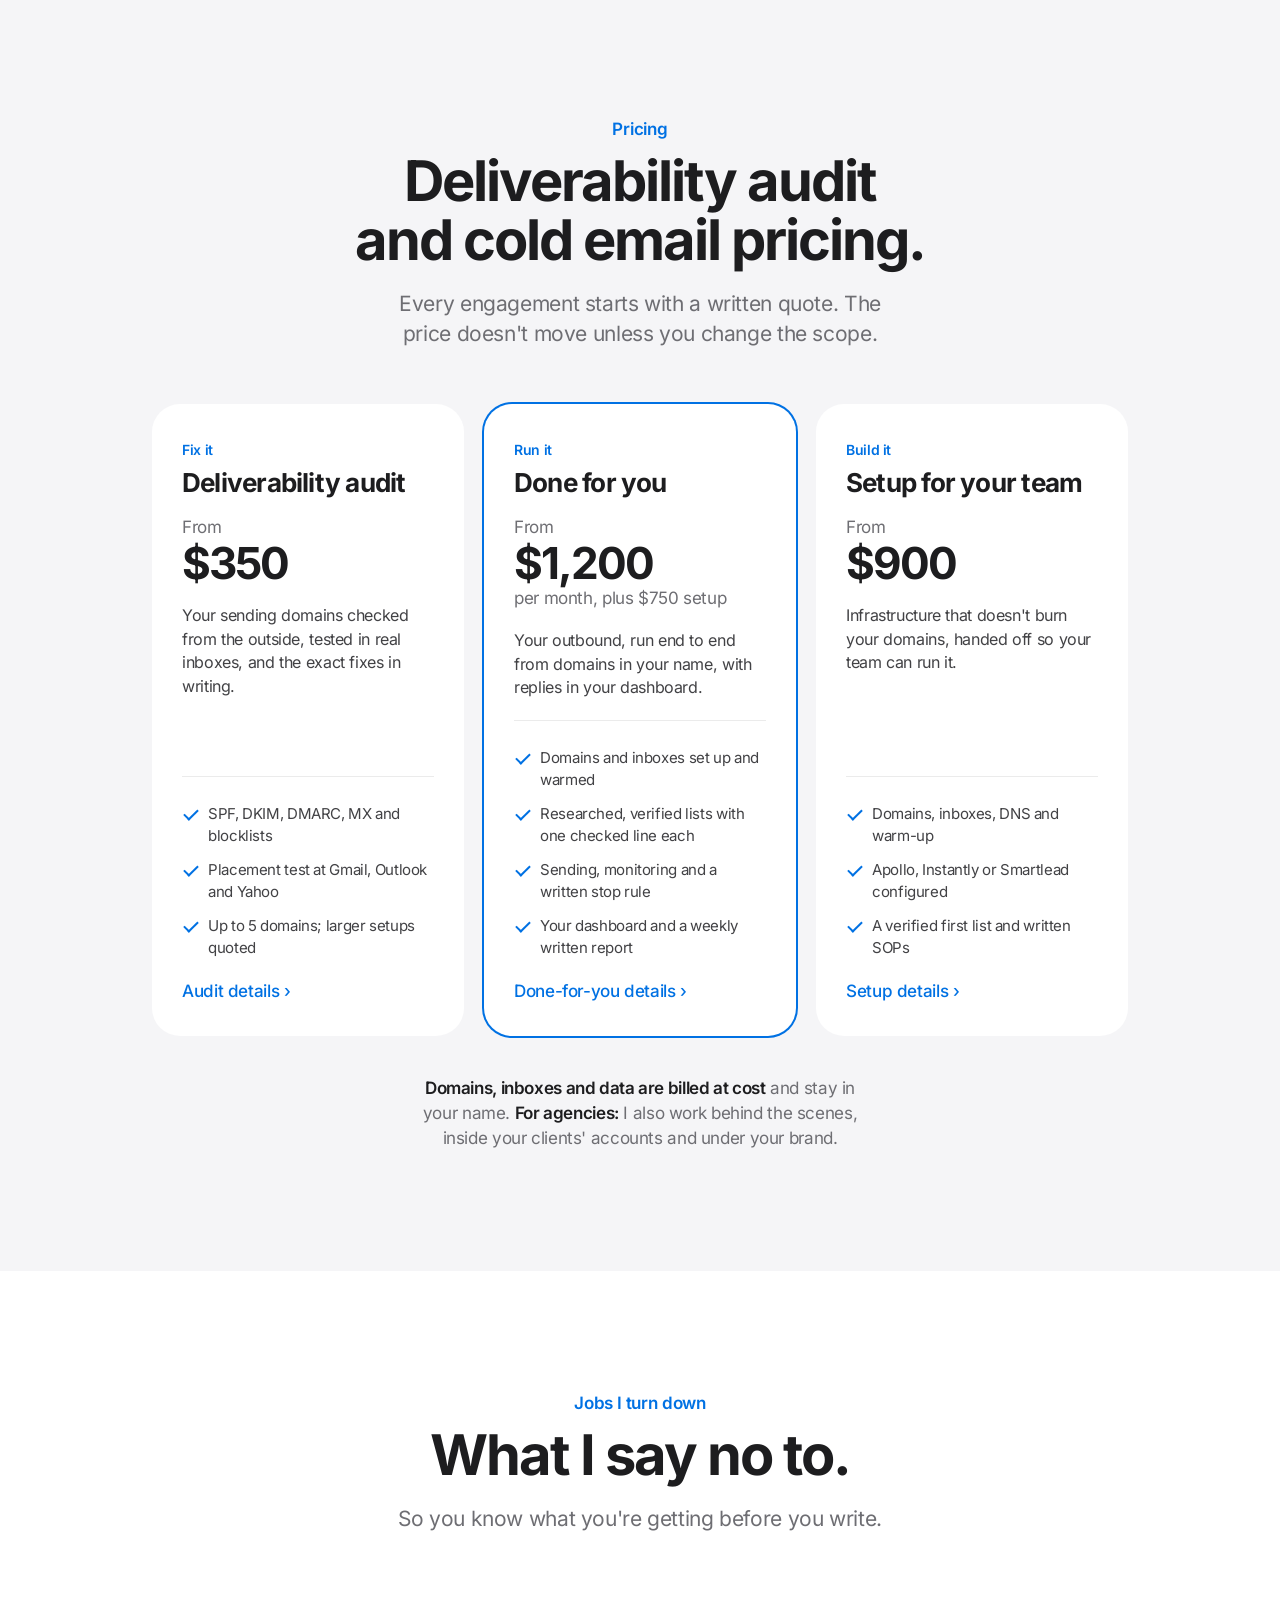
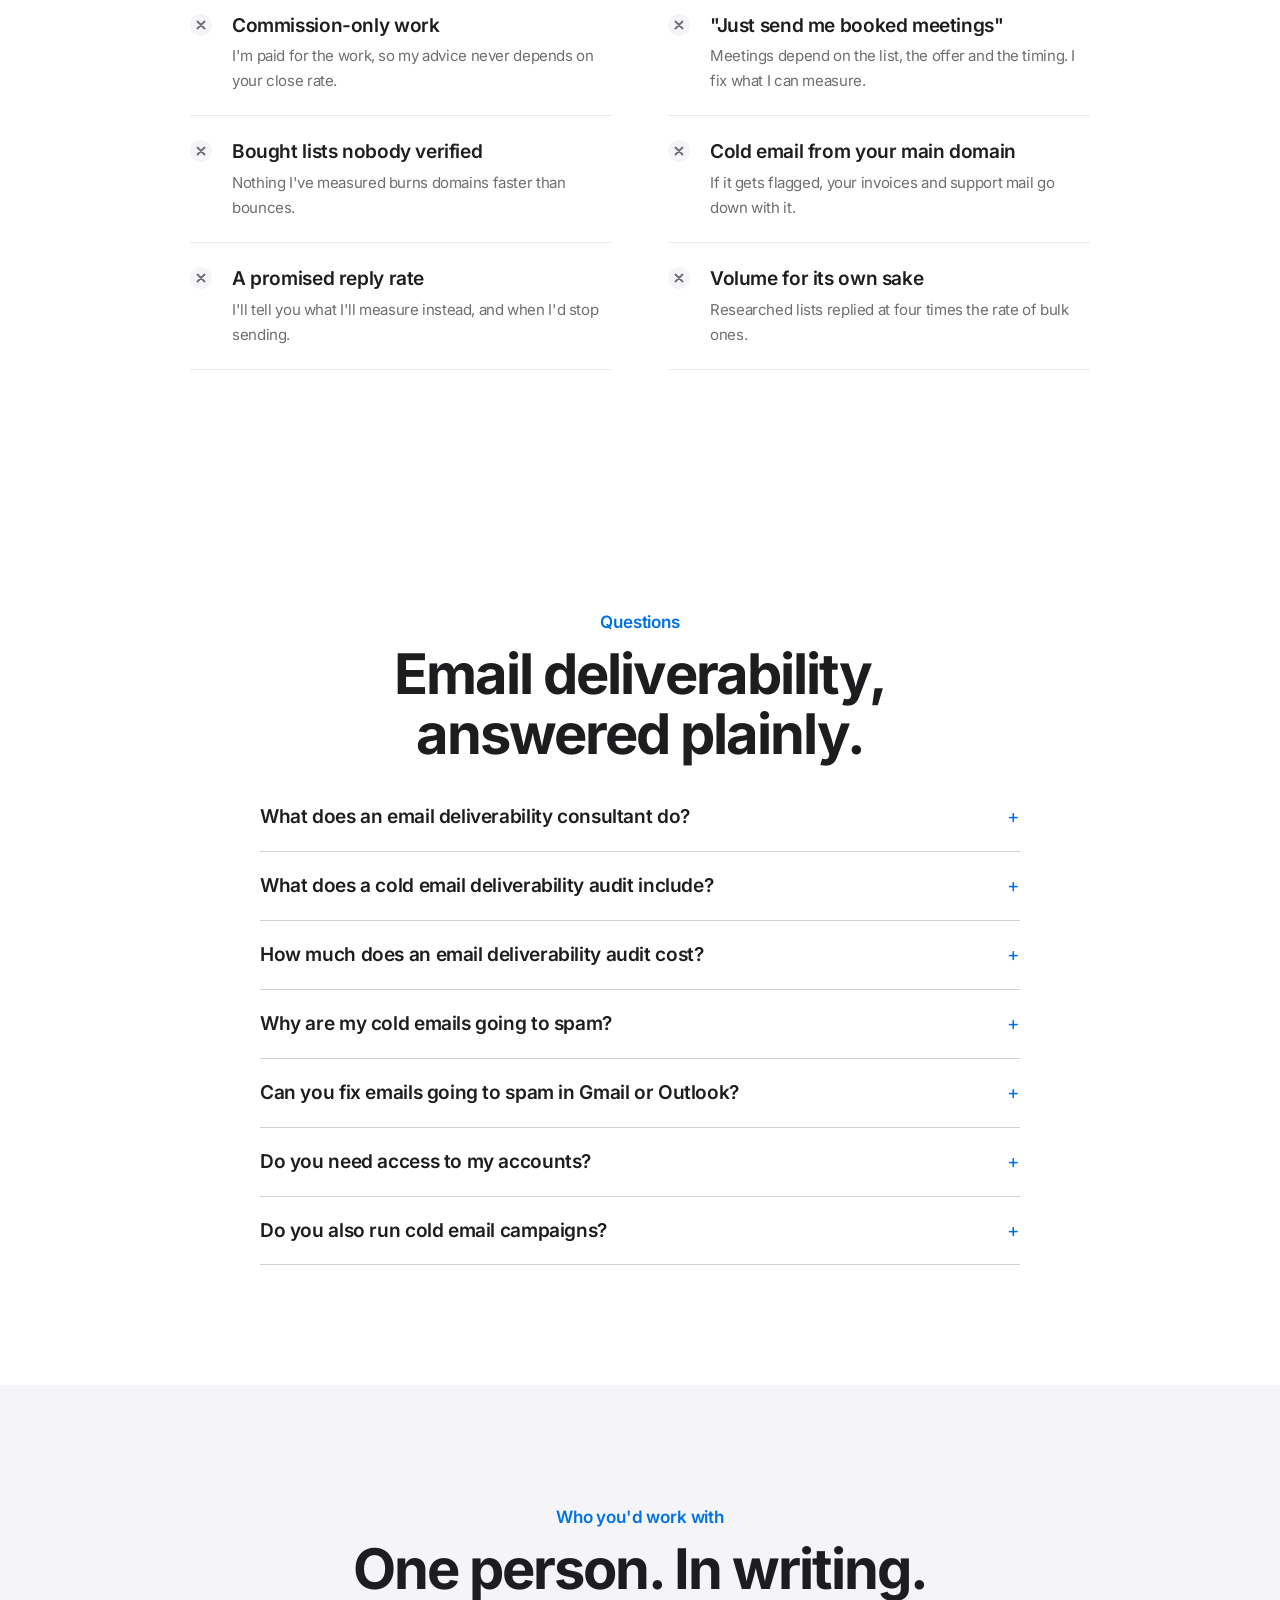
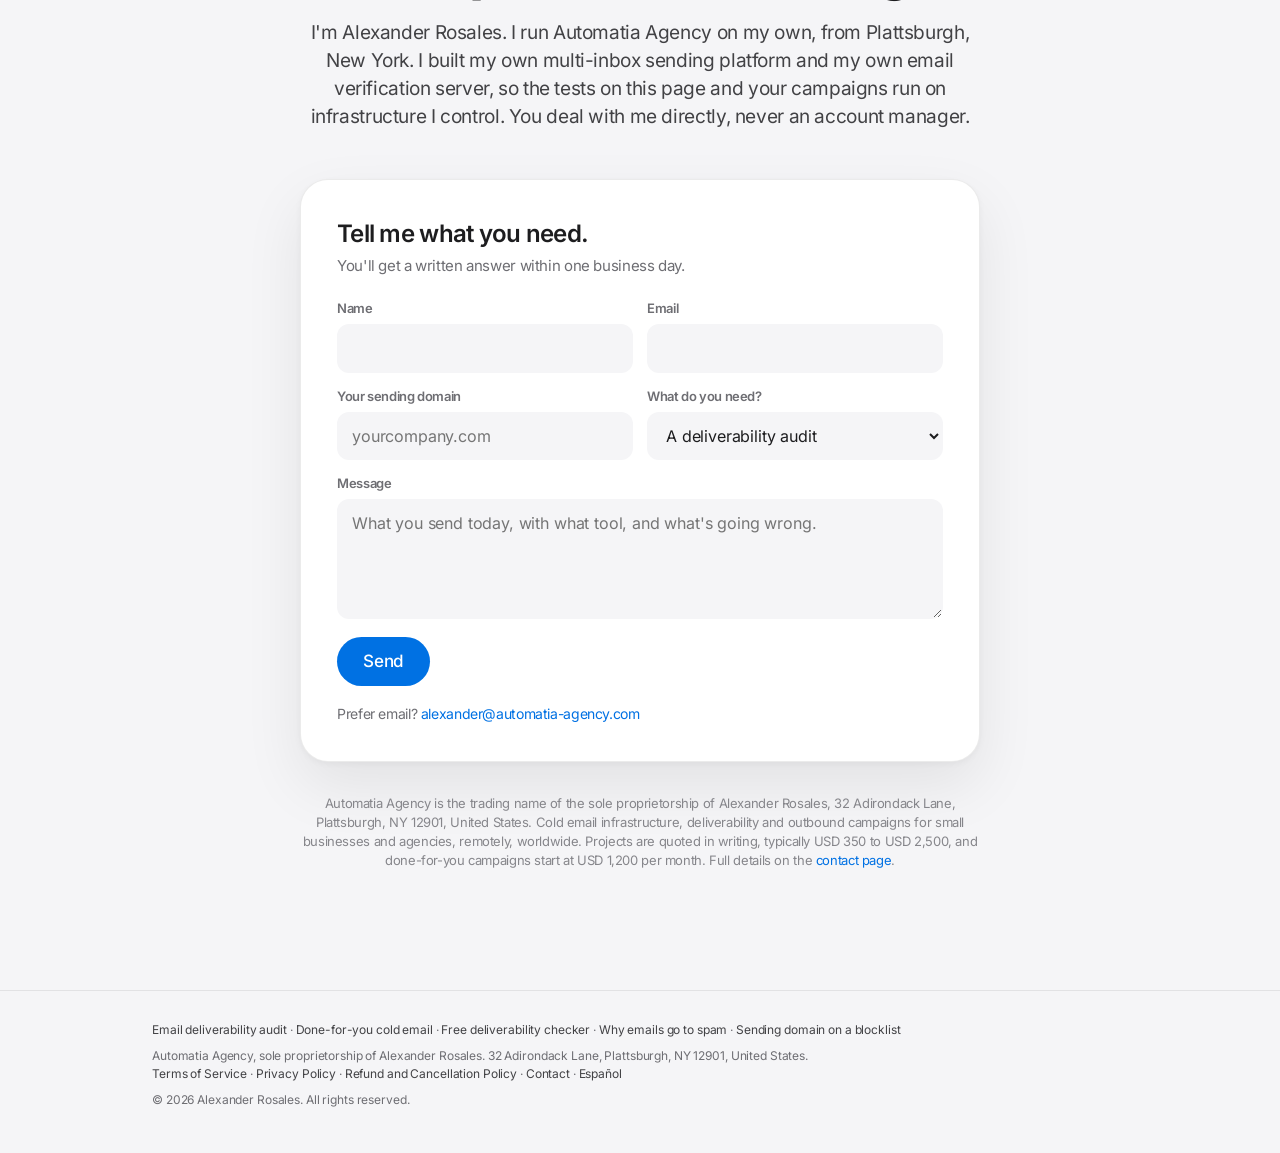
==== commit 35de5685: "SEO y contenido: descripciones acortadas, URL canonica en paginas legales y contacto, formulario en " ====
--- a/index.html
+++ b/index.html
@@ -4,7 +4,7 @@
 <meta charset="utf-8">
 <meta name="viewport" content="width=device-width,initial-scale=1">
 <title>Email Deliverability Consultant for Cold Email | Automatia</title>
-<meta name="description" content="Email deliverability consultant for cold email teams and agencies. Free domain check, written deliverability audits from $350, and done-for-you campaigns from domains in your name.">
+<meta name="description" content="Email deliverability consultant for cold email. Free domain check, written audits from $350, and done-for-you campaigns from domains in your name.">
 <link rel="canonical" href="https://automatia-agency.com/">
 <link rel="alternate" hreflang="en" href="https://automatia-agency.com/">
 <link rel="alternate" hreflang="es" href="https://automatia-agency.com/es/">
@@ -384,7 +384,8 @@
   <p><a href="/email-deliverability-audit/">Email deliverability audit</a> &middot;
   <a href="/cold-email-agency/">Done-for-you cold email</a> &middot;
   <a href="/email-deliverability-checker/">Free deliverability checker</a> &middot;
-  <a href="/why-emails-go-to-spam/">Why emails go to spam</a></p>
+  <a href="/why-emails-go-to-spam/">Why emails go to spam</a> &middot;
+  <a href="/sending-domain-blocklist/">Sending domain on a blocklist</a></p>
   <p>Automatia Agency, sole proprietorship of Alexander Rosales.
   32 Adirondack Lane, Plattsburgh, NY 12901, United States.<br>
   <a href="/terms.html">Terms of Service</a> &middot;
